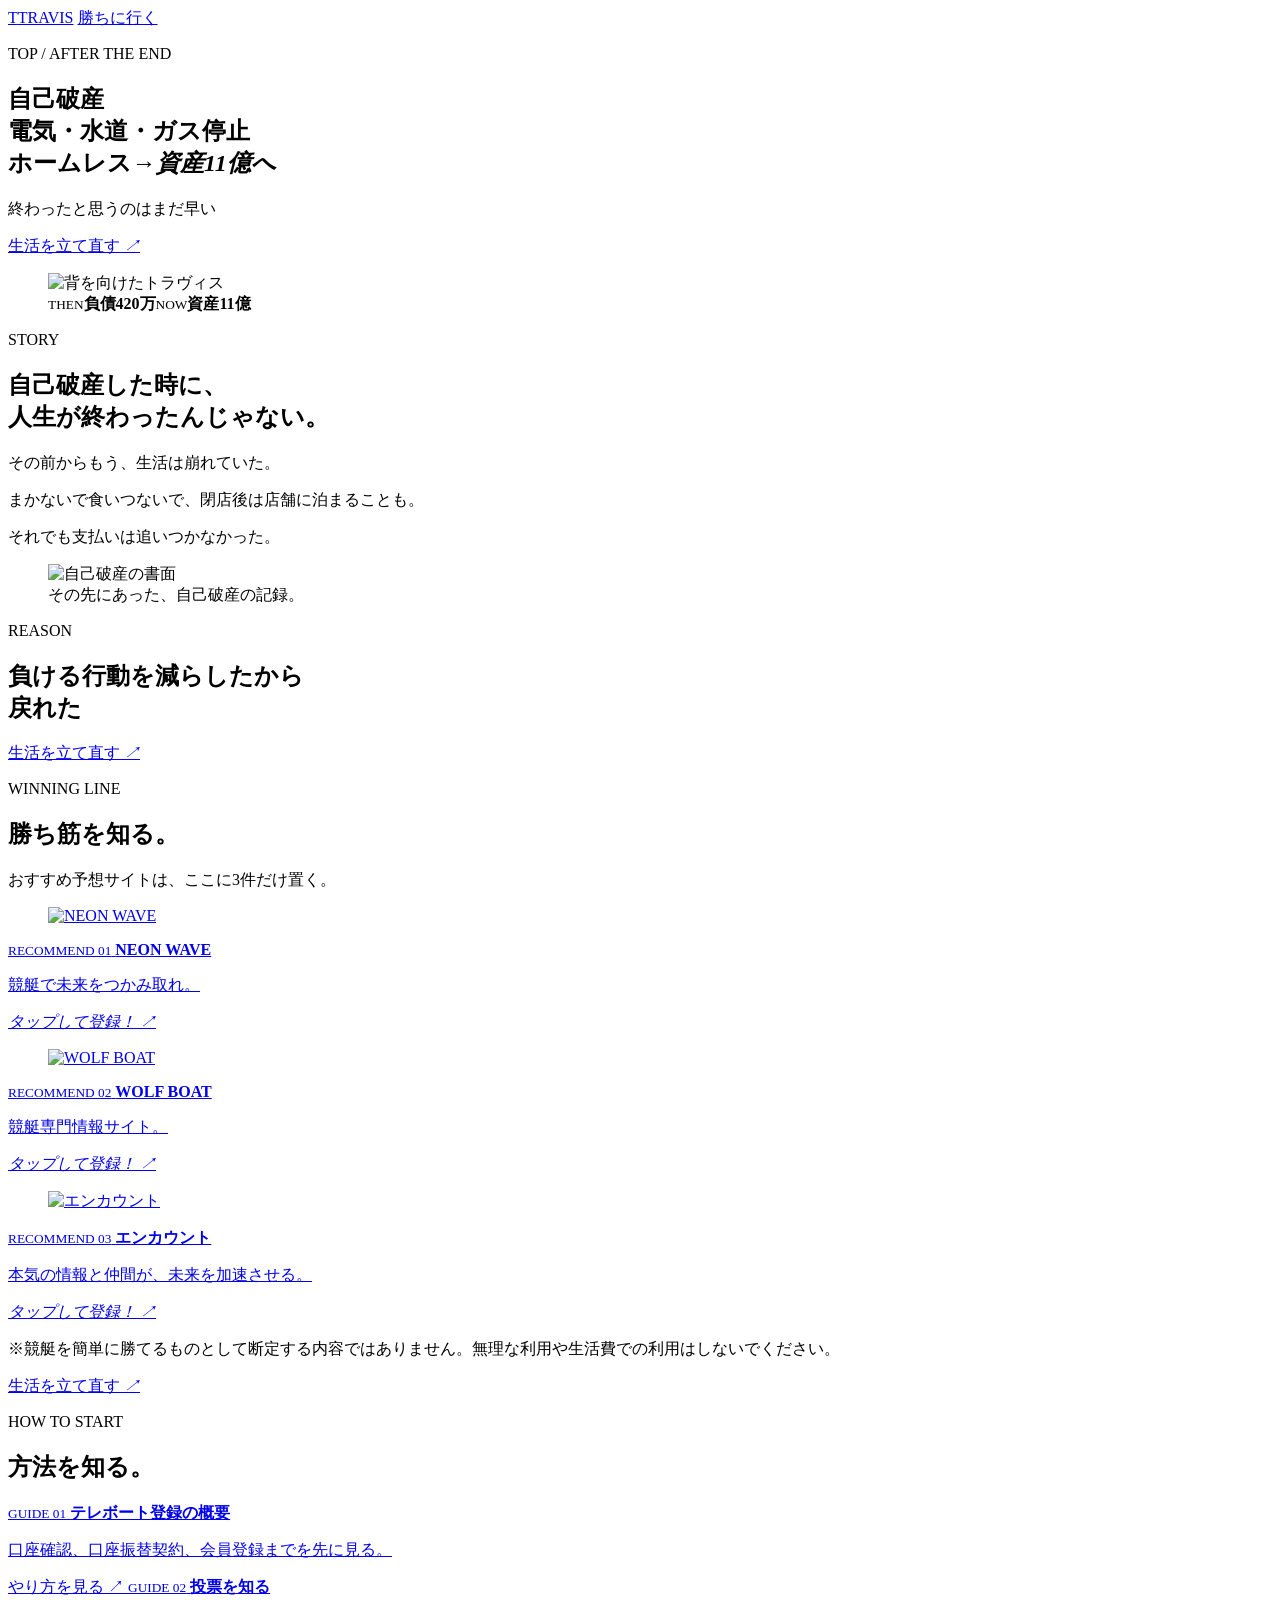
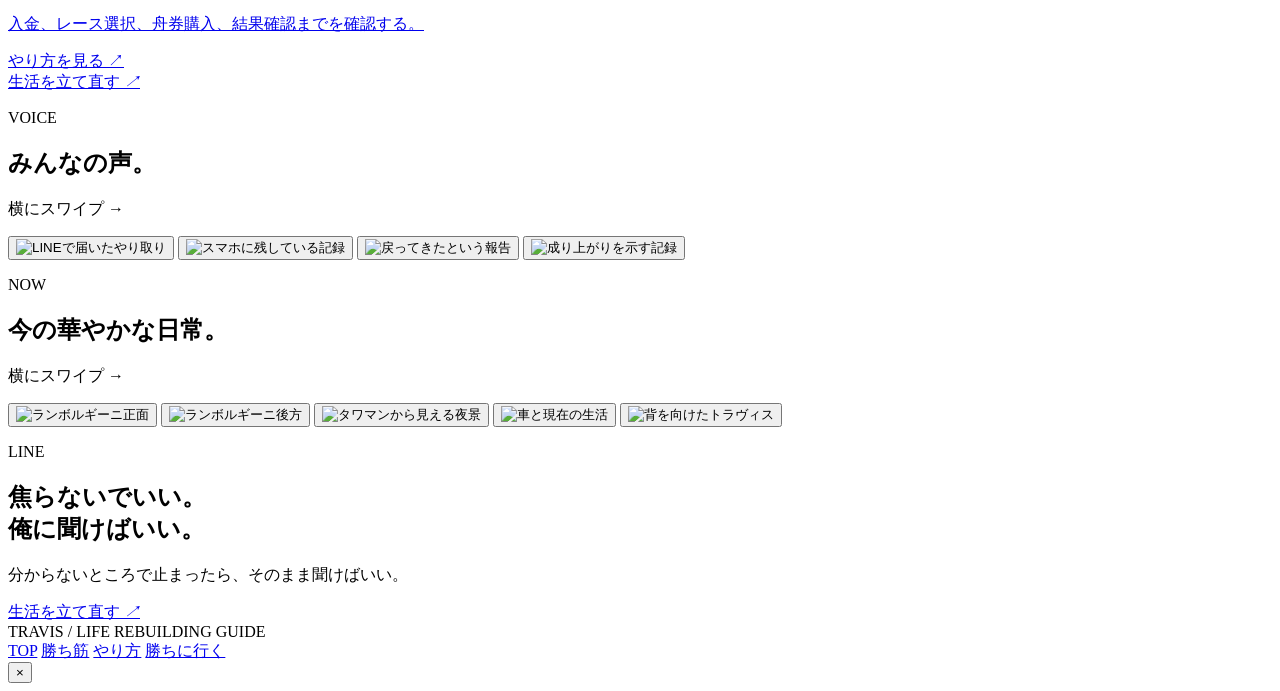
==== index.html @ 7817b648 "Add files via upload" ====
﻿<!doctype html>
<html lang="ja">
<head>
  <meta charset="utf-8">
  <meta name="viewport" content="width=device-width, initial-scale=1">
  <title>TRAVIS | 生活を立て直す</title>
  <meta name="description" content="自己破産、電気・水道・ガス停止から戻ったTRAVISの入口ページ。">
  <link rel="icon" href="./favicon.svg">
  <link rel="stylesheet" href="./style.css">
</head>
<body>
  <div class="site-shell">
    <header class="site-header">
      <a class="brand" href="#top"><span class="brand-mark">T</span><span>TRAVIS</span></a>
      <a class="header-cta" href="https://lin.ee/YRAiTYb">勝ちに行く</a>
    </header>

    <main>
      <section class="hero section" id="top">
        <p class="label">TOP / AFTER THE END</p>
        <h1>自己破産<br><span class="hero-utilities">電気・水道・ガス停止</span><br><span class="hero-rise">ホームレス→<em>資産11億へ</em></span></h1>
        <p class="hero-lead">終わったと思うのはまだ早い</p>
        <a class="primary-cta line-cta" href="https://lin.ee/YRAiTYb">生活を立て直す <i>↗</i></a>
        <figure class="hero-photo">
          <img src="./assets/travis-back.png" alt="背を向けたトラヴィス">
          <figcaption><small>THEN</small><b class="red">負債420万</b><small>NOW</small><b class="gold">資産11億</b></figcaption>
        </figure>
      </section>

      <section class="section story-section">
        <p class="label">STORY</p>
        <h2>自己破産した時に、<br>人生が終わったんじゃない。</h2>
        <div class="copy">
          <p>その前からもう、生活は崩れていた。</p>
          <p>まかないで食いつないで、閉店後は店舗に泊まることも。</p>
          <p>それでも支払いは追いつかなかった。</p>
        </div>
        <figure class="image-card paper">
          <img src="./assets/bankruptcy-paper.png" alt="自己破産の書面">
          <figcaption>その先にあった、自己破産の記録。</figcaption>
        </figure>
      </section>

      <section class="section reason-section">
        <p class="label">REASON</p>
        <h2>負ける行動を減らしたから<br>戻れた</h2>
        <a class="primary-cta line-cta" href="https://lin.ee/YRAiTYb">生活を立て直す <i>↗</i></a>
      </section>

      <section class="section winning-section" id="winning">
        <p class="label">WINNING LINE</p>
        <h2>勝ち筋を知る。</h2>
        <div class="copy">
          <p>おすすめ予想サイトは、ここに3件だけ置く。</p>
        </div>

        <div class="recommend-grid">
          <a class="recommend-card" href="https://neon-wave.net/?m=EXBYA">
            <figure><img src="./assets/recommend-neon-wave.png" alt="NEON WAVE"></figure>
            <small>RECOMMEND 01</small>
            <b>NEON WAVE</b>
            <p>競艇で未来をつかみ取れ。</p>
            <i>タップして登録！ ↗</i>
          </a>
          <a class="recommend-card" href="https://wolf-boat.jp/?m=MWWvV">
            <figure><img src="./assets/recommend-wolf-boat.png" alt="WOLF BOAT"></figure>
            <small>RECOMMEND 02</small>
            <b>WOLF BOAT</b>
            <p>競艇専門情報サイト。</p>
            <i>タップして登録！ ↗</i>
          </a>
          <a class="recommend-card" href="https://enc-ount.com/?m=cBwDv">
            <figure><img src="./assets/recommend-encount.png" alt="エンカウント"></figure>
            <small>RECOMMEND 03</small>
            <b>エンカウント</b>
            <p>本気の情報と仲間が、未来を加速させる。</p>
            <i>タップして登録！ ↗</i>
          </a>
        </div>
        <p class="safety-note">※競艇を簡単に勝てるものとして断定する内容ではありません。無理な利用や生活費での利用はしないでください。</p>
        <a class="primary-cta line-cta" id="line-cta-mid" href="https://lin.ee/YRAiTYb">生活を立て直す <i>↗</i></a>
      </section>

      <section class="section how-section" id="how">
        <p class="label">HOW TO START</p>
        <h2>方法を知る。</h2>
        <div class="two-card">
          <a class="guide-card" href="./register.html">
            <small>GUIDE 01</small>
            <b>テレボート登録の概要</b>
            <p>口座確認、口座振替契約、会員登録までを先に見る。</p>
            <span>やり方を見る ↗</span>
          </a>
          <a class="guide-card" href="./vote.html">
            <small>GUIDE 02</small>
            <b>投票を知る</b>
            <p>入金、レース選択、舟券購入、結果確認までを確認する。</p>
            <span>やり方を見る ↗</span>
          </a>
        </div>

        <a class="primary-cta line-cta" href="https://lin.ee/YRAiTYb">生活を立て直す <i>↗</i></a>
      </section>

      <section class="section slider-section" id="voices">
        <p class="label">VOICE</p>
        <h2>みんなの声。</h2>
        <p class="swipe-hint">横にスワイプ →</p>
        <div class="slider" data-slider>
          <button class="slide-card" type="button" data-full="./assets/activity-line.jpg"><img src="./assets/activity-line.jpg" alt="LINEで届いたやり取り"></button>
          <button class="slide-card" type="button" data-full="./assets/activity-phone.png"><img src="./assets/activity-phone.png" alt="スマホに残している記録"></button>
          <button class="slide-card" type="button" data-full="./assets/activity-cashback.png"><img src="./assets/activity-cashback.png" alt="戻ってきたという報告"></button>
          <button class="slide-card" type="button" data-full="./assets/rise-glasses.jpeg"><img src="./assets/rise-glasses.jpeg" alt="成り上がりを示す記録"></button>
        </div>
        <div class="slider-dots" aria-hidden="true"></div>
      </section>

      <section class="section slider-section">
        <p class="label">NOW</p>
        <h2>今の華やかな日常。</h2>
        <p class="swipe-hint">横にスワイプ →</p>
        <div class="slider" data-slider>
          <button class="slide-card" type="button" data-full="./assets/success-lambo-front.png"><img src="./assets/success-lambo-front.png" alt="ランボルギーニ正面"></button>
          <button class="slide-card" type="button" data-full="./assets/success-lambo-rear.png"><img src="./assets/success-lambo-rear.png" alt="ランボルギーニ後方"></button>
          <button class="slide-card" type="button" data-full="./assets/success-night.png"><img src="./assets/success-night.png" alt="タワマンから見える夜景"></button>
          <button class="slide-card" type="button" data-full="./assets/success-lm.png"><img src="./assets/success-lm.png" alt="車と現在の生活"></button>
          <button class="slide-card" type="button" data-full="./assets/travis-back.png"><img src="./assets/travis-back.png" alt="背を向けたトラヴィス"></button>
        </div>
        <div class="slider-dots" aria-hidden="true"></div>
      </section>

      <section class="section final-section" id="line">
        <p class="label">LINE</p>
        <h2>焦らないでいい。<br>俺に聞けばいい。</h2>
        <div class="copy">
          <p>分からないところで止まったら、そのまま聞けばいい。</p>
        </div>
        <a class="primary-cta line-cta final" href="https://lin.ee/YRAiTYb">生活を立て直す <i>↗</i></a>
      </section>
    </main>

    <footer class="footer">TRAVIS / LIFE REBUILDING GUIDE</footer>
  </div>

  <nav class="bottom-nav" aria-label="固定ナビ">
    <a href="#top">TOP</a>
    <a href="#winning">勝ち筋</a>
    <a href="#how">やり方</a>
    <a class="win" href="https://lin.ee/YRAiTYb">勝ちに行く</a>
  </nav>

  <div class="lightbox" id="lightbox" aria-hidden="true">
    <button type="button" class="lightbox-close" aria-label="閉じる">×</button>
    <img src="" alt="">
  </div>

  <script src="./script.js"></script>
</body>
</html>
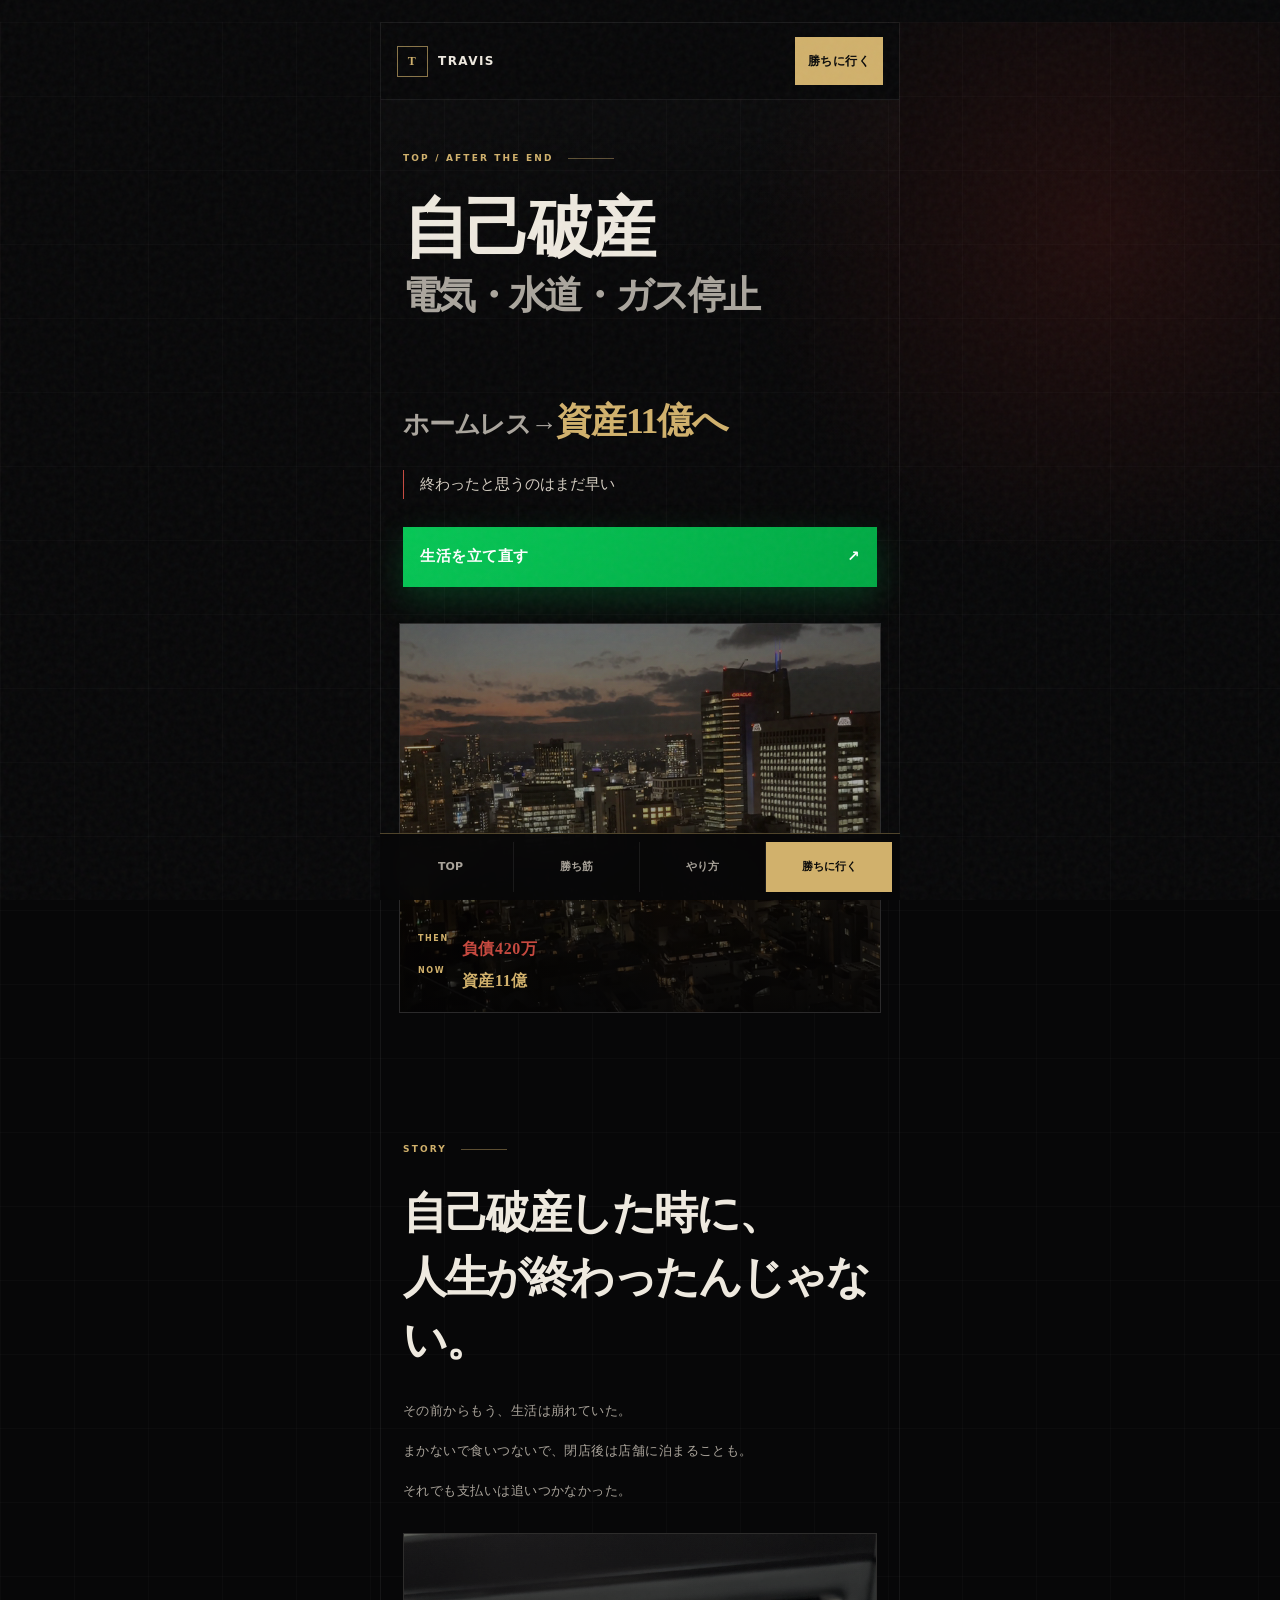
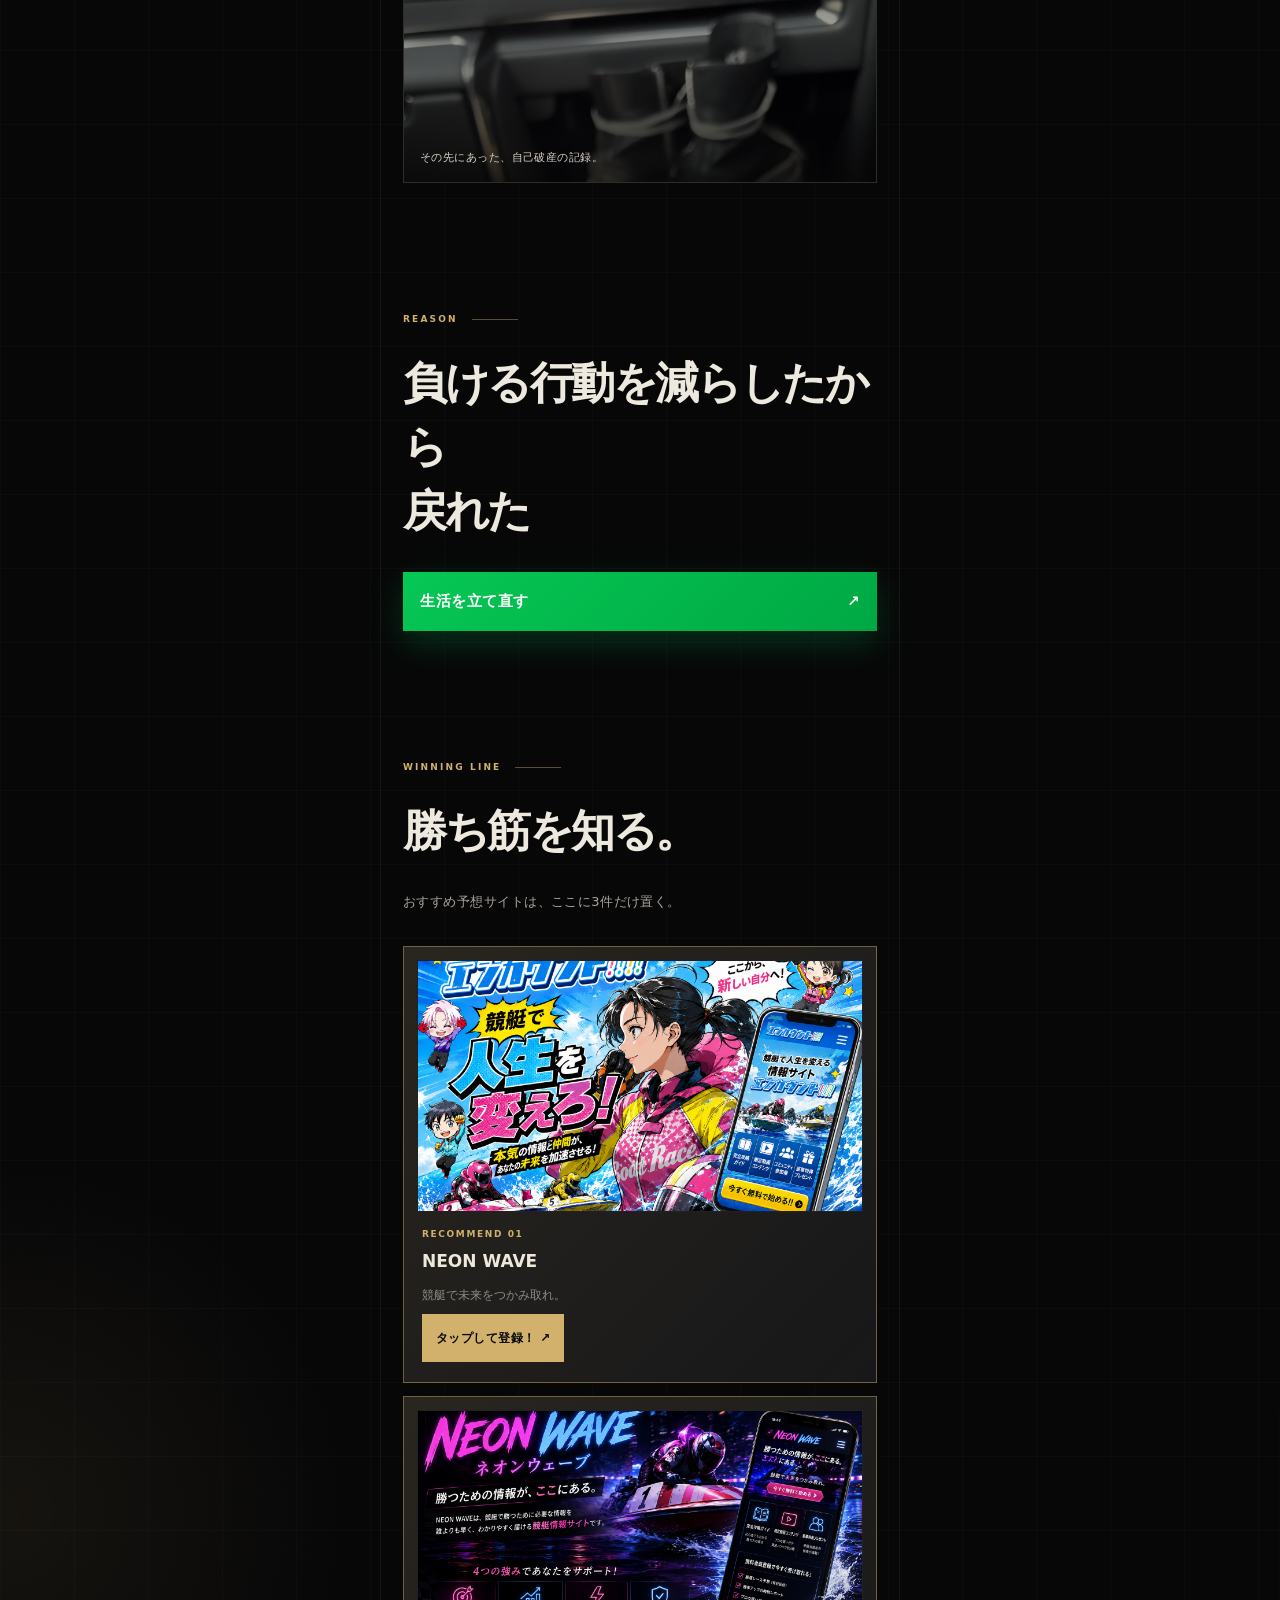
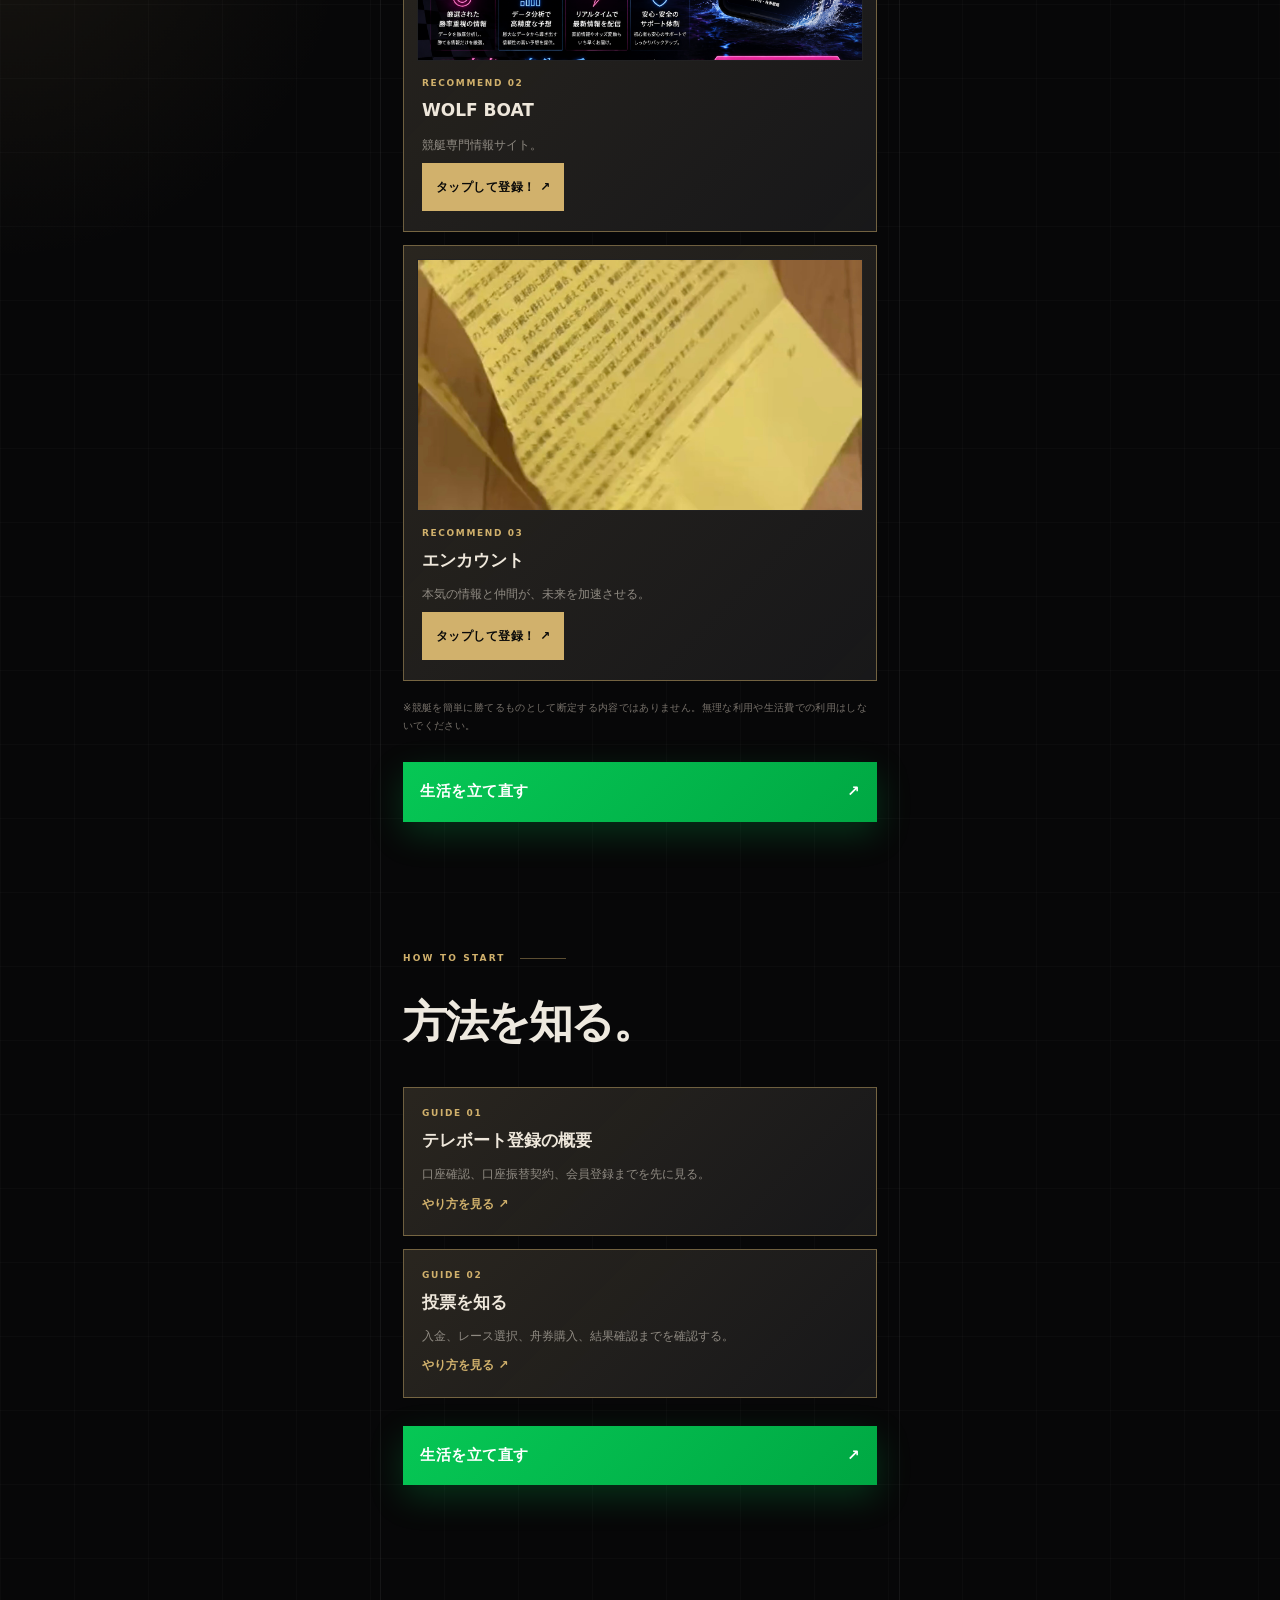
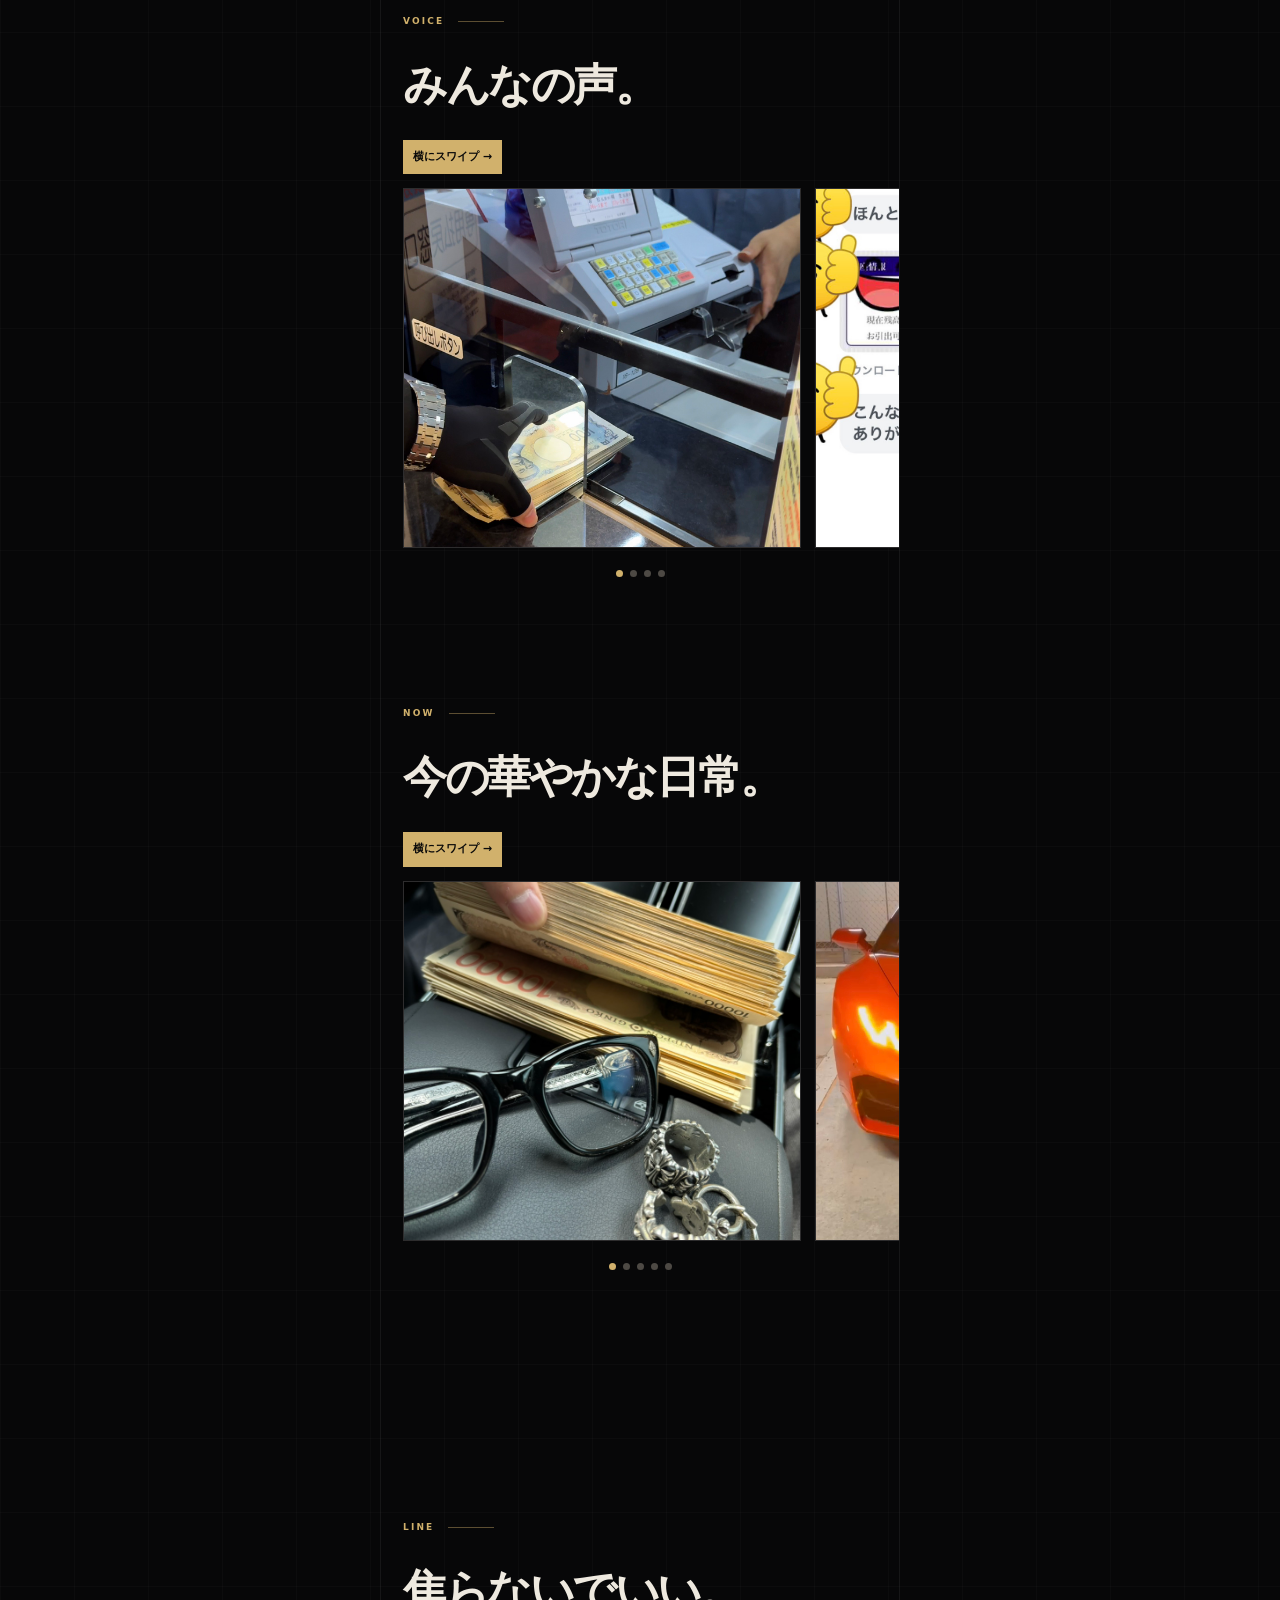
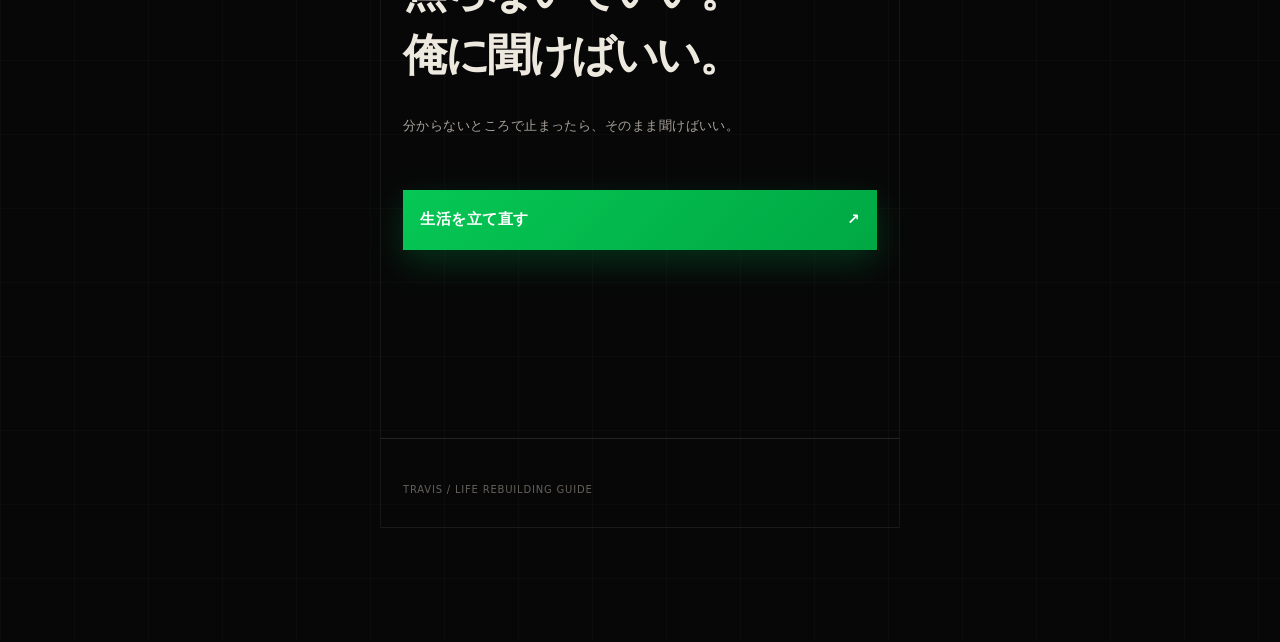
==== commit 6c0300ac: "Add files via upload" ====
--- a/index.html
+++ b/index.html
@@ -22,7 +22,7 @@
         <p class="hero-lead">終わったと思うのはまだ早い</p>
         <a class="primary-cta line-cta" href="https://lin.ee/YRAiTYb">生活を立て直す <i>↗</i></a>
         <figure class="hero-photo">
-          <img src="./assets/travis-back.png" alt="背を向けたトラヴィス">
+          <img src="./travis-back.png" alt="背を向けたトラヴィス">
           <figcaption><small>THEN</small><b class="red">負債420万</b><small>NOW</small><b class="gold">資産11億</b></figcaption>
         </figure>
       </section>
@@ -36,7 +36,7 @@
           <p>それでも支払いは追いつかなかった。</p>
         </div>
         <figure class="image-card paper">
-          <img src="./assets/bankruptcy-paper.png" alt="自己破産の書面">
+          <img src="./bankruptcy-paper.png" alt="自己破産の書面">
           <figcaption>その先にあった、自己破産の記録。</figcaption>
         </figure>
       </section>
@@ -56,21 +56,21 @@
 
         <div class="recommend-grid">
           <a class="recommend-card" href="https://neon-wave.net/?m=EXBYA">
-            <figure><img src="./assets/recommend-neon-wave.png" alt="NEON WAVE"></figure>
+            <figure><img src="./recommend-neon-wave.png" alt="NEON WAVE"></figure>
             <small>RECOMMEND 01</small>
             <b>NEON WAVE</b>
             <p>競艇で未来をつかみ取れ。</p>
             <i>タップして登録！ ↗</i>
           </a>
           <a class="recommend-card" href="https://wolf-boat.jp/?m=MWWvV">
-            <figure><img src="./assets/recommend-wolf-boat.png" alt="WOLF BOAT"></figure>
+            <figure><img src="./recommend-wolf-boat.png" alt="WOLF BOAT"></figure>
             <small>RECOMMEND 02</small>
             <b>WOLF BOAT</b>
             <p>競艇専門情報サイト。</p>
             <i>タップして登録！ ↗</i>
           </a>
           <a class="recommend-card" href="https://enc-ount.com/?m=cBwDv">
-            <figure><img src="./assets/recommend-encount.png" alt="エンカウント"></figure>
+            <figure><img src="./recommend-encount.png" alt="エンカウント"></figure>
             <small>RECOMMEND 03</small>
             <b>エンカウント</b>
             <p>本気の情報と仲間が、未来を加速させる。</p>
@@ -107,10 +107,10 @@
         <h2>みんなの声。</h2>
         <p class="swipe-hint">横にスワイプ →</p>
         <div class="slider" data-slider>
-          <button class="slide-card" type="button" data-full="./assets/activity-line.jpg"><img src="./assets/activity-line.jpg" alt="LINEで届いたやり取り"></button>
-          <button class="slide-card" type="button" data-full="./assets/activity-phone.png"><img src="./assets/activity-phone.png" alt="スマホに残している記録"></button>
-          <button class="slide-card" type="button" data-full="./assets/activity-cashback.png"><img src="./assets/activity-cashback.png" alt="戻ってきたという報告"></button>
-          <button class="slide-card" type="button" data-full="./assets/rise-glasses.jpeg"><img src="./assets/rise-glasses.jpeg" alt="成り上がりを示す記録"></button>
+          <button class="slide-card" type="button" data-full="./activity-line.jpg"><img src="./activity-line.jpg" alt="LINEで届いたやり取り"></button>
+          <button class="slide-card" type="button" data-full="./activity-phone.png"><img src="./activity-phone.png" alt="スマホに残している記録"></button>
+          <button class="slide-card" type="button" data-full="./activity-cashback.png"><img src="./activity-cashback.png" alt="戻ってきたという報告"></button>
+          <button class="slide-card" type="button" data-full="./rise-glasses.jpeg"><img src="./rise-glasses.jpeg" alt="成り上がりを示す記録"></button>
         </div>
         <div class="slider-dots" aria-hidden="true"></div>
       </section>
@@ -120,11 +120,11 @@
         <h2>今の華やかな日常。</h2>
         <p class="swipe-hint">横にスワイプ →</p>
         <div class="slider" data-slider>
-          <button class="slide-card" type="button" data-full="./assets/success-lambo-front.png"><img src="./assets/success-lambo-front.png" alt="ランボルギーニ正面"></button>
-          <button class="slide-card" type="button" data-full="./assets/success-lambo-rear.png"><img src="./assets/success-lambo-rear.png" alt="ランボルギーニ後方"></button>
-          <button class="slide-card" type="button" data-full="./assets/success-night.png"><img src="./assets/success-night.png" alt="タワマンから見える夜景"></button>
-          <button class="slide-card" type="button" data-full="./assets/success-lm.png"><img src="./assets/success-lm.png" alt="車と現在の生活"></button>
-          <button class="slide-card" type="button" data-full="./assets/travis-back.png"><img src="./assets/travis-back.png" alt="背を向けたトラヴィス"></button>
+          <button class="slide-card" type="button" data-full="./success-lambo-front.png"><img src="./success-lambo-front.png" alt="ランボルギーニ正面"></button>
+          <button class="slide-card" type="button" data-full="./success-lambo-rear.png"><img src="./success-lambo-rear.png" alt="ランボルギーニ後方"></button>
+          <button class="slide-card" type="button" data-full="./success-night.png"><img src="./success-night.png" alt="タワマンから見える夜景"></button>
+          <button class="slide-card" type="button" data-full="./success-lm.png"><img src="./success-lm.png" alt="車と現在の生活"></button>
+          <button class="slide-card" type="button" data-full="./travis-back.png"><img src="./travis-back.png" alt="背を向けたトラヴィス"></button>
         </div>
         <div class="slider-dots" aria-hidden="true"></div>
       </section>
@@ -159,3 +159,4 @@
 </html>
 
 
+
--- a/style.css
+++ b/style.css
@@ -0,0 +1,246 @@
+@font-face{
+  font-family:"TRAVIS Hand";
+  src:url("./assets/Yomogi-Regular.ttf") format("truetype");
+  font-weight:400;
+  font-style:normal;
+  font-display:swap;
+}
+
+:root{
+  --bg:#070708;
+  --panel:#111113;
+  --panel2:#171719;
+  --paper:#eee9df;
+  --muted:#918c84;
+  --dim:#625e58;
+  --line:rgba(238,233,223,.13);
+  --gold:#d1b16c;
+  --red:#c74a40;
+  --serif:"Yu Mincho","Hiragino Mincho ProN","Noto Serif JP",serif;
+  --sans:"Noto Sans JP","Yu Gothic",system-ui,sans-serif;
+}
+
+*{box-sizing:border-box}
+html{background:var(--bg);scroll-behavior:smooth}
+body{
+  margin:0;
+  min-height:100svh;
+  padding:0 0 92px;
+  overflow-x:hidden;
+  color:var(--paper);
+  background:
+    radial-gradient(circle at 86% 3%,rgba(151,39,31,.18),transparent 22rem),
+    radial-gradient(circle at 0 44%,rgba(209,177,108,.08),transparent 22rem),
+    linear-gradient(rgba(255,255,255,.018) 1px,transparent 1px),
+    linear-gradient(90deg,rgba(255,255,255,.018) 1px,transparent 1px),
+    var(--bg);
+  background-size:auto,auto,74px 74px,74px 74px,auto;
+  font-family:var(--sans);
+  line-height:1.85;
+  font-feature-settings:"palt";
+}
+body:before{
+  position:fixed;
+  z-index:999;
+  inset:0;
+  pointer-events:none;
+  opacity:.045;
+  content:"";
+  background-image:url("data:image/svg+xml,%3Csvg viewBox='0 0 180 180' xmlns='http://www.w3.org/2000/svg'%3E%3Cfilter id='n'%3E%3CfeTurbulence type='fractalNoise' baseFrequency='.85' numOctaves='4'/%3E%3C/filter%3E%3Crect width='100%25' height='100%25' filter='url(%23n)'/%3E%3C/svg%3E");
+}
+a{color:inherit;text-decoration:none}
+img{max-width:100%;display:block}
+
+.site-shell{
+  width:min(100%,520px);
+  margin:0 auto;
+  border-inline:1px solid rgba(255,255,255,.05);
+  background:linear-gradient(180deg,rgba(255,255,255,.018),transparent 260px);
+}
+
+.site-header,.detail-header{
+  position:sticky;
+  z-index:40;
+  top:0;
+  display:flex;
+  align-items:center;
+  justify-content:space-between;
+  gap:12px;
+  min-height:64px;
+  padding:14px 16px;
+  border-bottom:1px solid rgba(255,255,255,.07);
+  background:rgba(7,7,8,.9);
+  backdrop-filter:blur(16px);
+}
+.brand{display:inline-flex;align-items:center;gap:10px;font:800 12px/1 var(--sans);letter-spacing:.12em}
+.brand-mark{display:grid;width:31px;height:31px;place-items:center;border:1px solid rgba(209,177,108,.65);color:var(--gold);font-family:var(--serif)}
+.header-cta,.back-main{display:inline-flex;min-height:48px;align-items:center;justify-content:center;padding:10px 13px;color:#090909;background:var(--gold);font-size:12px;font-weight:900;letter-spacing:.035em}
+.back-main{color:var(--paper);background:rgba(255,255,255,.04);border:1px solid rgba(209,177,108,.55)}
+
+.section{padding:66px 22px}
+.label{display:flex;align-items:center;gap:14px;margin:0 0 28px;color:var(--gold);font:800 9px/1 var(--sans);letter-spacing:.24em}
+.label:after{width:46px;height:1px;background:rgba(209,177,108,.42);content:""}
+h1,h2,h3{margin:0;font-family:var(--serif);font-weight:600;letter-spacing:-.055em}
+h1{font-size:clamp(42px,13vw,66px);line-height:1.14}
+h2{font-size:clamp(31px,8.8vw,44px);line-height:1.45}
+h1 span{display:block;margin-top:8px;color:#aaa59d;font-size:.44em;letter-spacing:-.04em}
+h1 em{color:var(--gold);font-style:normal}
+.hero-utilities,.hero-rise{white-space:nowrap}
+.hero-utilities{font-size:.58em;letter-spacing:-.07em}
+.hero-rise{font-size:.4em;letter-spacing:-.045em}
+.hero-rise em{font-size:1.35em;font-weight:700}
+.copy{margin:26px 0 0;color:#aaa49b;font-size:13px;letter-spacing:.035em}
+.copy p{margin:0 0 16px}
+.red{color:var(--red)}
+.gold{color:var(--gold)}
+
+.hero{min-height:100svh;padding-top:54px}
+.hero-lead{margin:28px 0 0;padding-left:16px;border-left:1px solid var(--red);color:#d7d0c4;font-family:var(--serif);font-size:15px;line-height:1.95}
+.hero-photo{position:relative;height:390px;margin:36px -4px 0;overflow:hidden;border:1px solid var(--line);background:#0e0e10}
+.hero-photo img{width:100%;height:100%;object-fit:cover;object-position:68% center;filter:brightness(.74) saturate(.76) contrast(1.04)}
+.hero-photo:after,.image-card:after{position:absolute;inset:0;background:linear-gradient(180deg,rgba(4,4,5,.02),rgba(4,4,5,.12) 44%,rgba(4,4,5,.78));content:""}
+.hero-photo figcaption{position:absolute;z-index:2;right:18px;bottom:16px;left:18px;display:grid;grid-template-columns:auto 1fr;gap:3px 13px;color:#ddd7cb;font-family:var(--serif)}
+.hero-photo small{color:var(--gold);font:800 8px var(--sans);letter-spacing:.2em}
+.hero-photo b{font-size:16px;letter-spacing:.04em}
+
+.primary-cta,.secondary-cta{
+  display:grid;
+  grid-template-columns:1fr auto;
+  align-items:center;
+  gap:12px;
+  min-height:54px;
+  width:100%;
+  margin-top:28px;
+  padding:16px 17px;
+  color:#090909;
+  background:var(--gold);
+  font-size:15px;
+  font-weight:900;
+  letter-spacing:.035em;
+}
+.secondary-cta{color:var(--paper);background:transparent;border:1px solid rgba(209,177,108,.7)}
+.primary-cta i,.secondary-cta i{font-style:normal}
+.primary-cta.line-cta{
+  color:#fff;
+  background:linear-gradient(135deg,#06c755,#00a843);
+  box-shadow:0 12px 34px rgba(6,199,85,.22);
+}
+.primary-cta.line-cta i{
+  color:#fff;
+}
+
+.image-card{position:relative;height:250px;margin:30px 0 0;overflow:hidden;border:1px solid var(--line);background:#111}
+.image-card img{width:100%;height:100%;object-fit:cover}
+.image-card.paper img{object-position:center top;filter:brightness(.68) saturate(.74) sepia(.14)}
+.image-card figcaption{position:absolute;z-index:2;right:16px;bottom:14px;left:16px;color:#d7d1c5;font-size:11px;letter-spacing:.04em}
+
+.big-answer{margin:22px 0 0;color:#e5dfd3;font:600 clamp(25px,7vw,38px)/1.55 var(--serif);letter-spacing:-.045em}
+.recommend-grid,.two-card{display:grid;gap:13px;margin:32px 0 0}
+.recommend-card,.guide-card{
+  position:relative;
+  display:grid;
+  grid-template-columns:1fr auto;
+  gap:7px 14px;
+  min-height:112px;
+  padding:20px 18px;
+  border:1px solid rgba(209,177,108,.46);
+  background:linear-gradient(135deg,rgba(209,177,108,.12),rgba(255,255,255,.025)),#121214;
+}
+.recommend-card figure{
+  grid-column:1/-1;
+  margin:-7px -5px 10px;
+  overflow:hidden;
+  border:1px solid rgba(255,255,255,.1);
+  background:#080809;
+}
+.recommend-card figure img{
+  width:100%;
+  aspect-ratio:16/9;
+  object-fit:cover;
+  object-position:center;
+}
+.recommend-card small,.guide-card small{grid-column:1/-1;color:var(--gold);font:800 9px var(--sans);letter-spacing:.18em}
+.recommend-card b,.guide-card b{align-self:end;color:#eee7db;font-size:17px}
+.recommend-card p,.guide-card p{grid-column:1/-1;margin:0;color:#8f8a82;font-size:12px}
+.recommend-card i{
+  display:inline-flex;
+  min-height:48px;
+  align-items:center;
+  justify-content:center;
+  align-self:end;
+  justify-self:start;
+  padding:11px 14px;
+  color:#090909;
+  background:var(--gold);
+  font-style:normal;
+  font-size:12px;
+  font-weight:900;
+  letter-spacing:.035em;
+}
+.guide-card span{align-self:end;color:var(--gold);font-size:12px;font-weight:900}
+
+.safety-note{margin:18px 0 0;color:#77716a;font-size:10px;line-height:1.75;letter-spacing:.035em}
+
+.slider-section{overflow:hidden}
+.swipe-hint{display:inline-flex;margin:22px 0 14px;padding:7px 10px;color:#090909;background:var(--gold);font-size:11px;font-weight:900}
+.slider{display:flex;gap:14px;margin:0 -22px 0 0;padding:0 22px 10px 0;overflow-x:auto;overflow-y:hidden;overscroll-behavior-x:contain;scroll-snap-type:x mandatory;scrollbar-width:none}
+.slider::-webkit-scrollbar{display:none}
+.slide-card{
+  flex:0 0 84%;
+  height:360px;
+  padding:0;
+  overflow:hidden;
+  border:1px solid var(--line);
+  background:#101012;
+  scroll-snap-align:start;
+  cursor:pointer;
+}
+.slide-card img{width:100%;height:100%;object-fit:cover}
+.slider-dots{display:flex;justify-content:center;gap:7px;margin-top:12px}
+.slider-dots span{width:7px;height:7px;border-radius:50%;background:#4d4944}
+.slider-dots span.active{background:var(--gold)}
+
+.final-section{min-height:78svh;display:flex;flex-direction:column;justify-content:center;text-align:left}
+.primary-cta.final{margin-top:36px}
+.footer{padding:42px 22px 28px;border-top:1px solid var(--line);color:#66615b;font-size:10px;letter-spacing:.08em}
+
+.bottom-nav{
+  position:fixed;
+  z-index:1000;
+  right:0;
+  bottom:0;
+  left:0;
+  display:grid;
+  grid-template-columns:repeat(4,1fr);
+  width:min(100%,520px);
+  margin:0 auto;
+  padding:8px 8px calc(8px + env(safe-area-inset-bottom));
+  border-top:1px solid rgba(209,177,108,.36);
+  background:rgba(7,7,8,.94);
+  backdrop-filter:blur(16px);
+}
+.bottom-nav a{display:flex;min-height:50px;align-items:center;justify-content:center;border-right:1px solid rgba(255,255,255,.08);color:#aaa49b;font-size:11px;font-weight:900}
+.bottom-nav a:last-child{border-right:0}
+.bottom-nav a.win{color:#090909;background:var(--gold)}
+
+.detail-hero{padding-bottom:24px}
+.detail-steps{padding-top:12px}
+.steps{display:grid;gap:20px;margin:0;padding:0;list-style:none}
+.steps li{display:grid;grid-template-columns:38px 1fr;gap:12px;padding-bottom:22px;border-bottom:1px solid var(--line)}
+.steps small{color:var(--gold);font:800 10px var(--sans);letter-spacing:.14em}
+.steps b{display:block;color:#ddd8ce;font-size:16px}
+.steps p{margin:6px 0 0;color:#8e8982;font-size:12px;line-height:1.8}
+.step-illustration{margin:16px 0 4px;overflow:hidden;border:1px solid rgba(209,177,108,.28);background:#f7f9ff;box-shadow:0 18px 42px rgba(0,0,0,.26)}
+.step-illustration img{width:100%;height:auto;display:block}
+.step-illustration.wide img{height:auto;object-fit:contain;object-position:center}
+.step-illustration.tall{width:min(100%,360px);margin-right:auto;margin-left:auto}
+.step-illustration.tall img{max-height:620px;object-fit:contain}
+
+.lightbox{position:fixed;z-index:1200;inset:0;display:none;align-items:center;justify-content:center;padding:18px;background:rgba(0,0,0,.86)}
+.lightbox.is-open{display:flex}
+.lightbox img{max-width:100%;max-height:86svh;object-fit:contain;border:1px solid rgba(209,177,108,.45)}
+.lightbox-close{position:absolute;top:14px;right:14px;width:48px;height:48px;border:1px solid rgba(209,177,108,.55);color:var(--paper);background:#0b0b0c;font-size:28px}
+
+@media(min-width:720px){
+  .site-shell{margin-block:22px;border:1px solid rgba(255,255,255,.06)}
+}
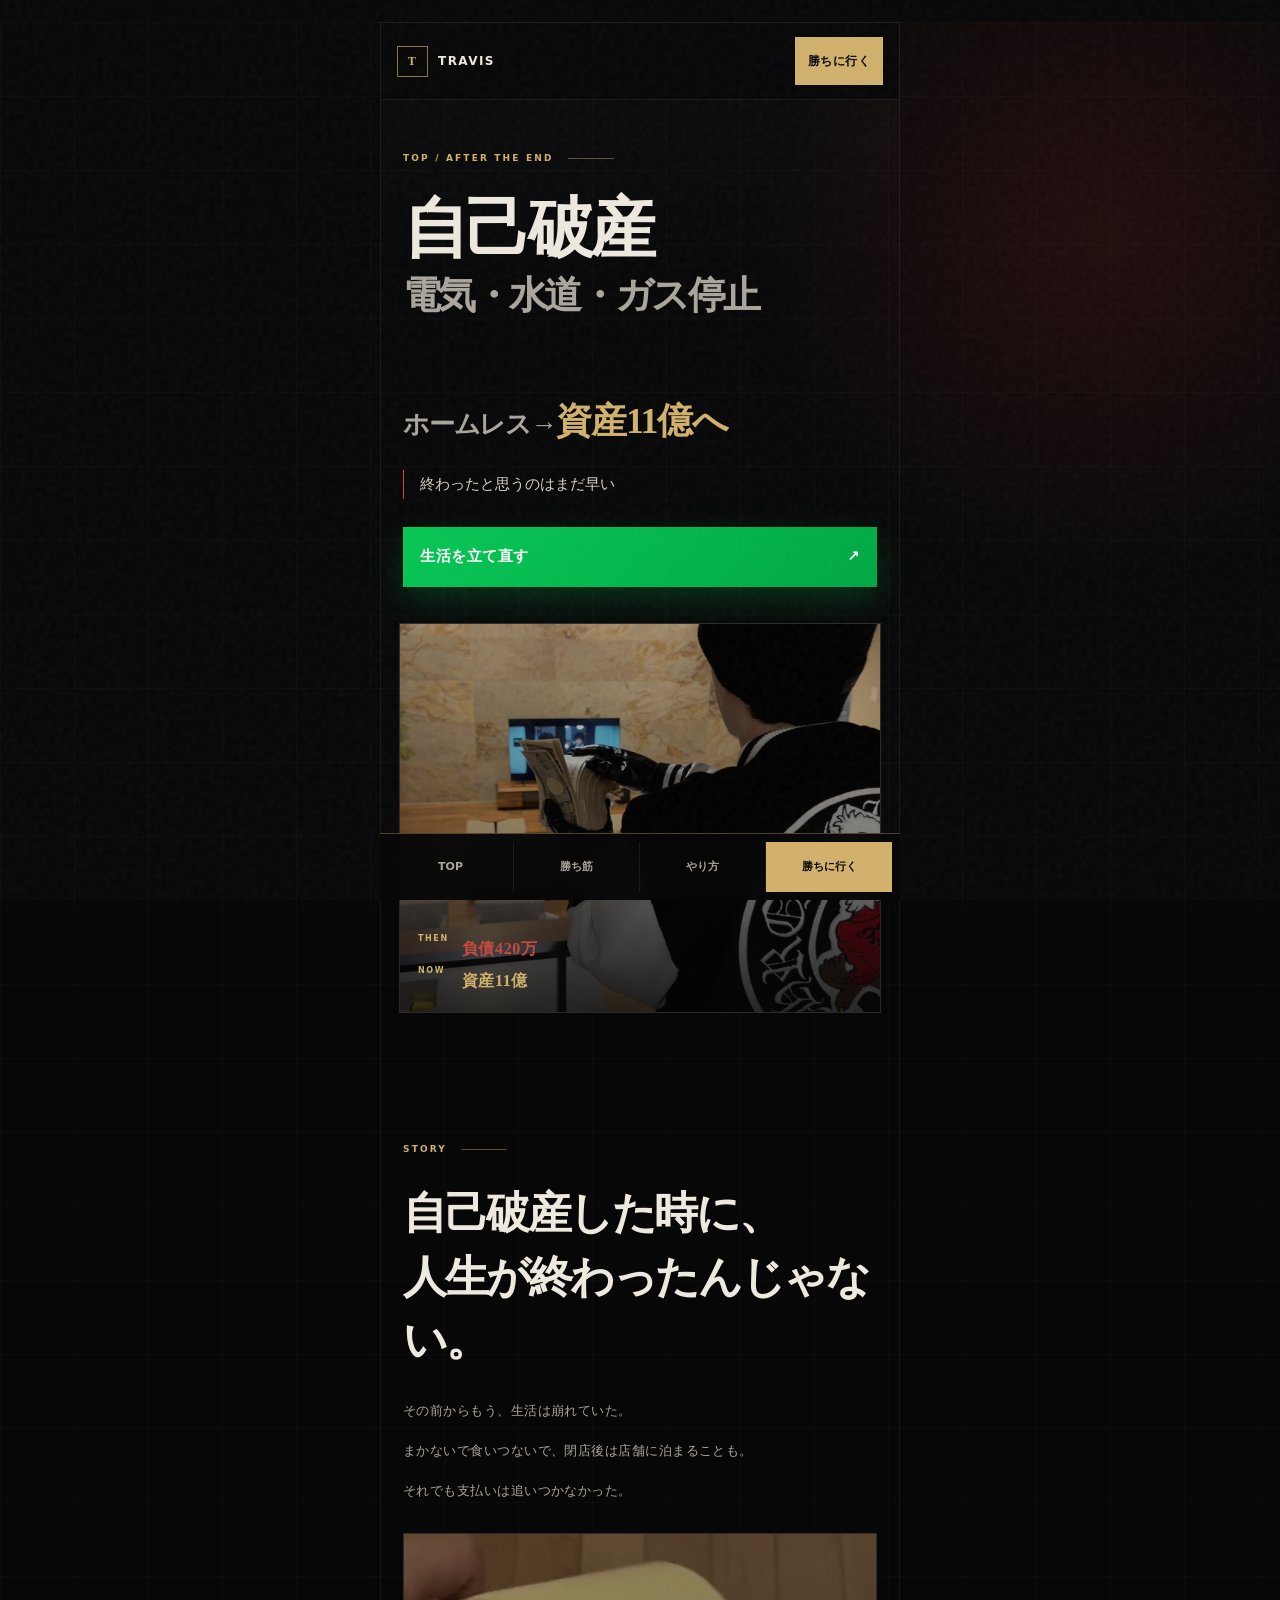
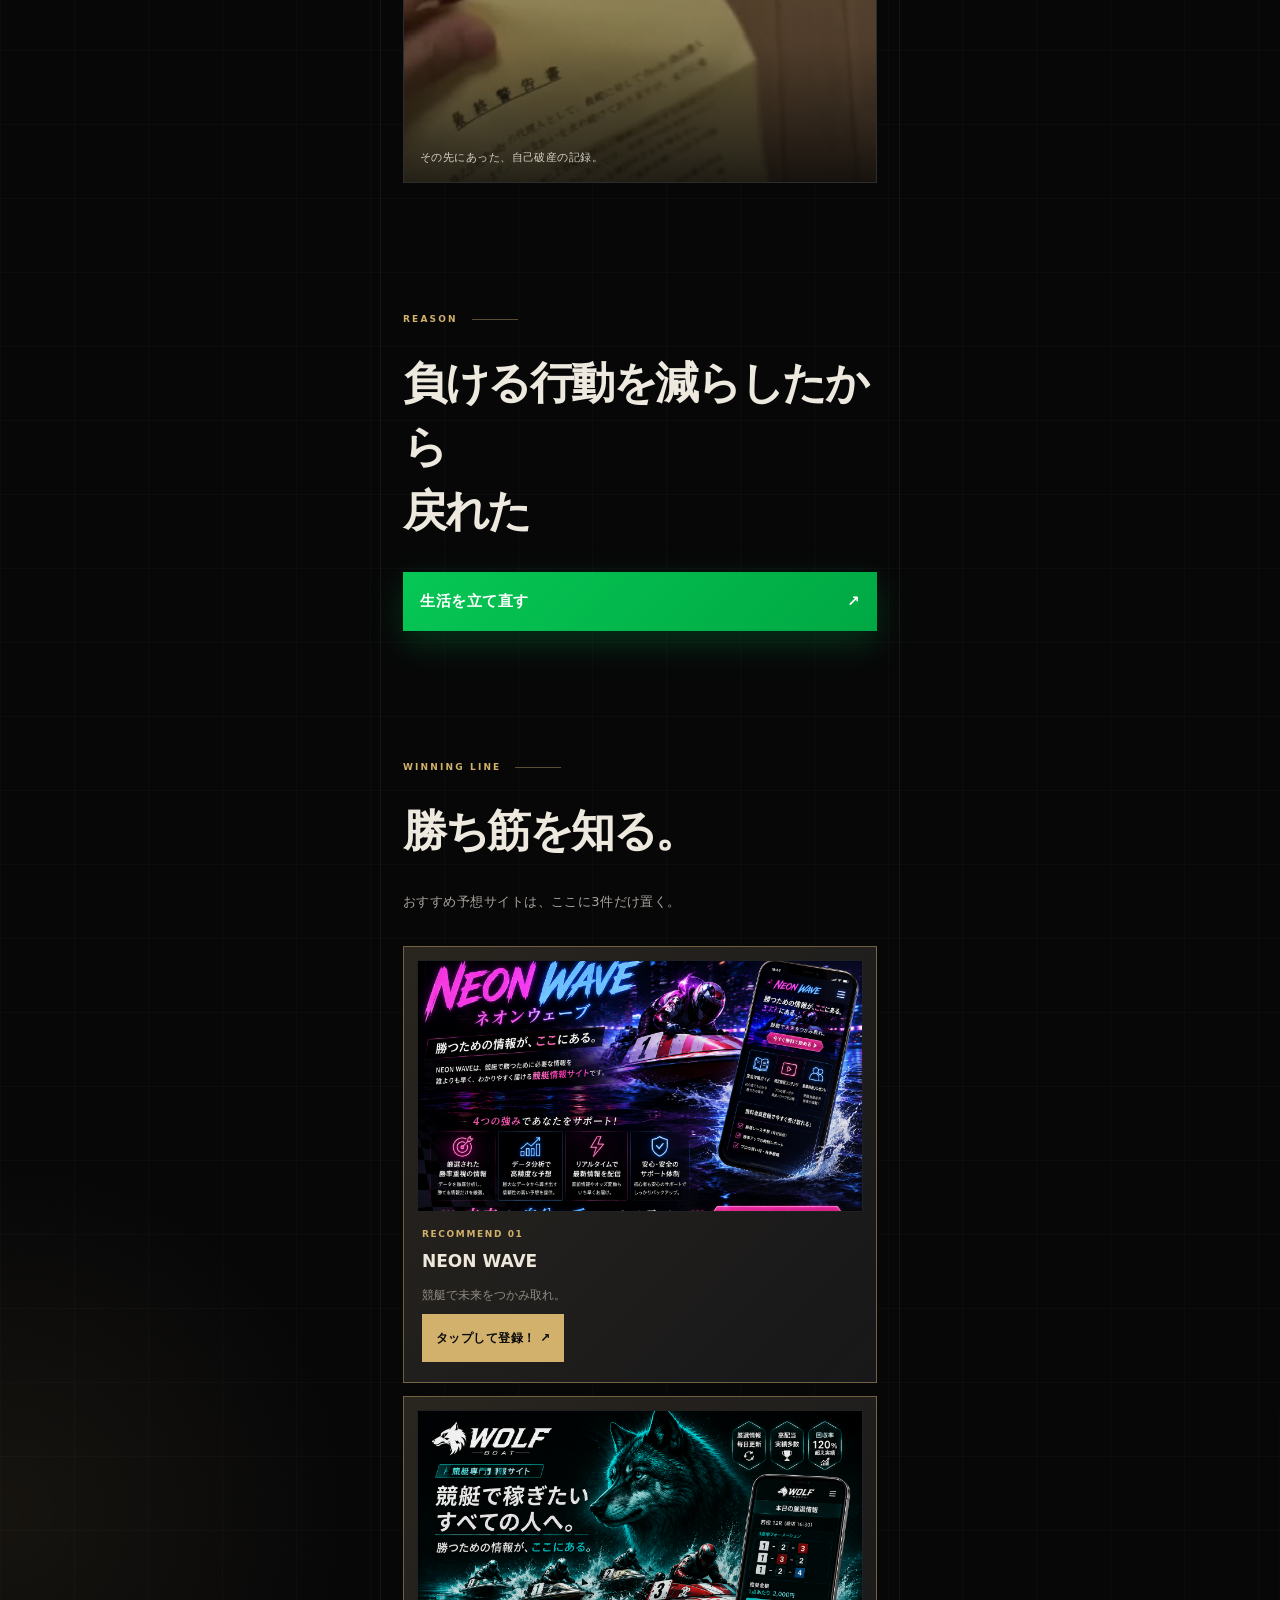
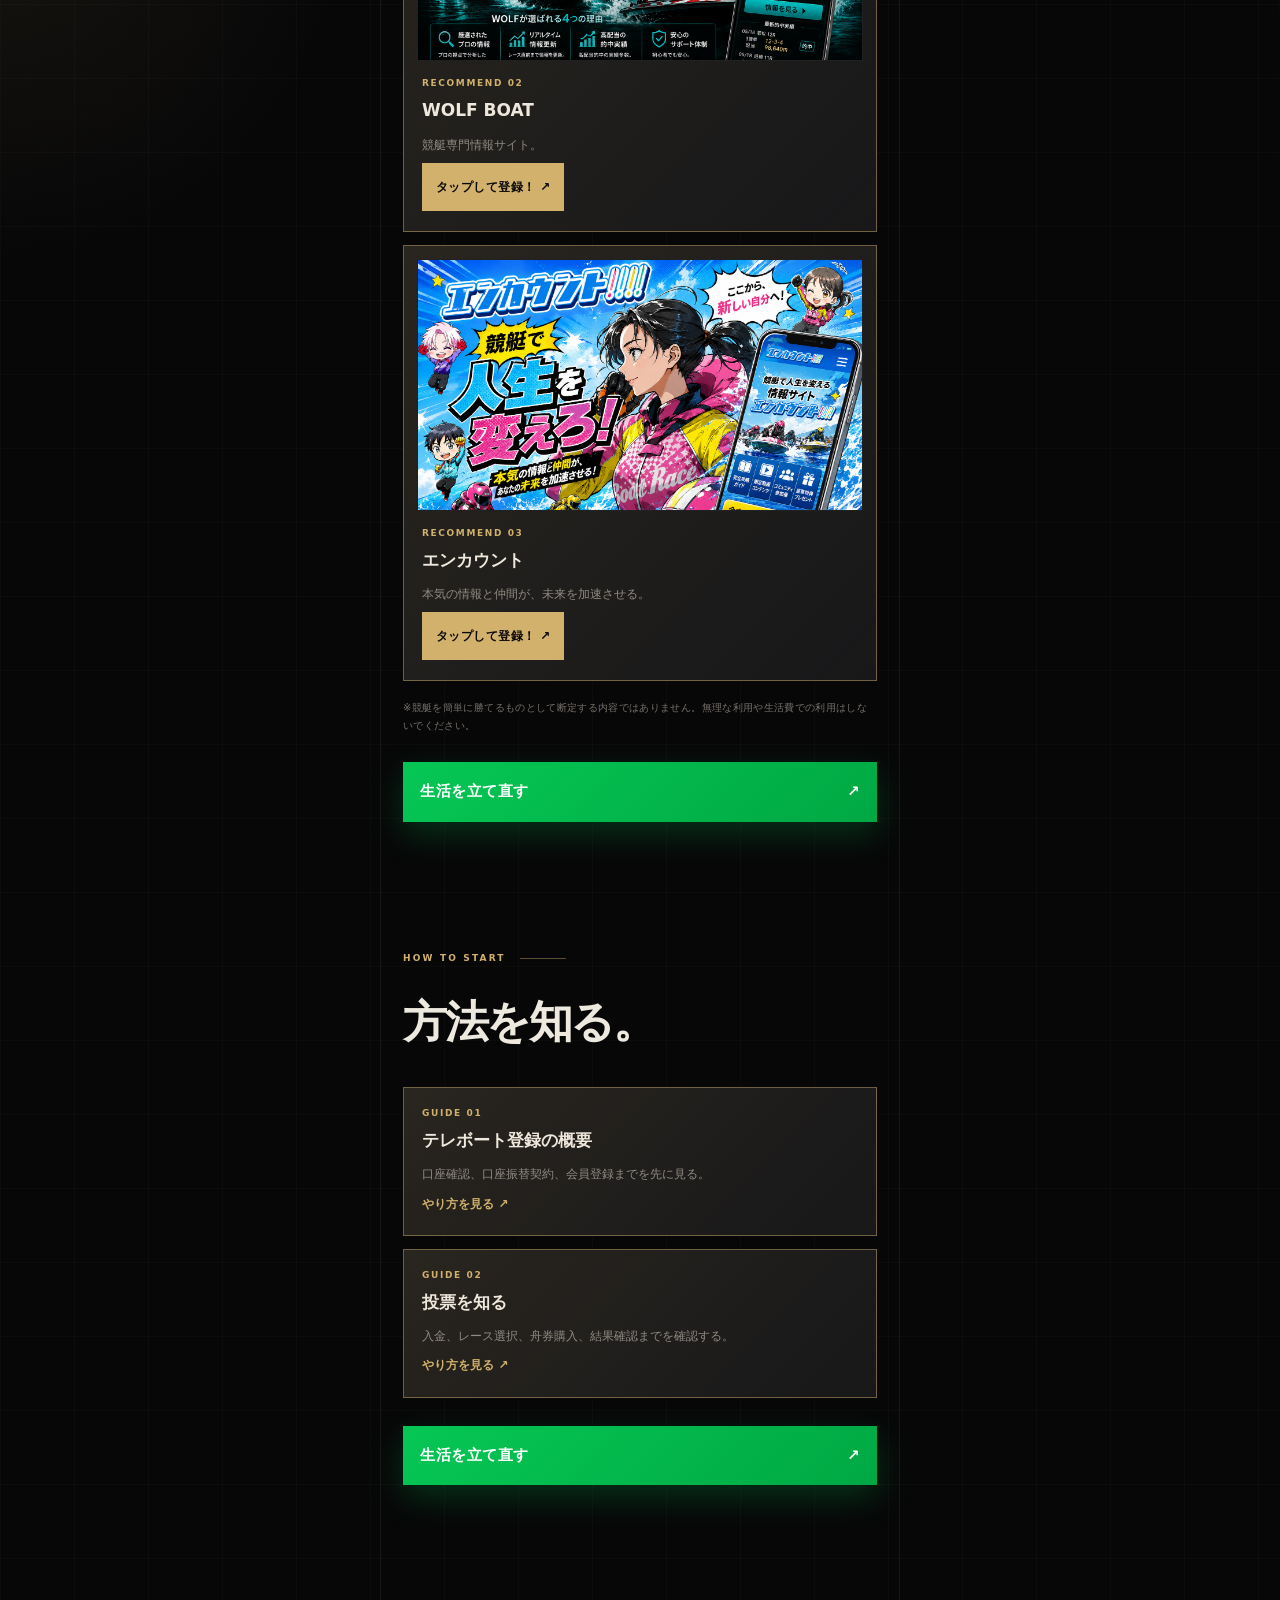
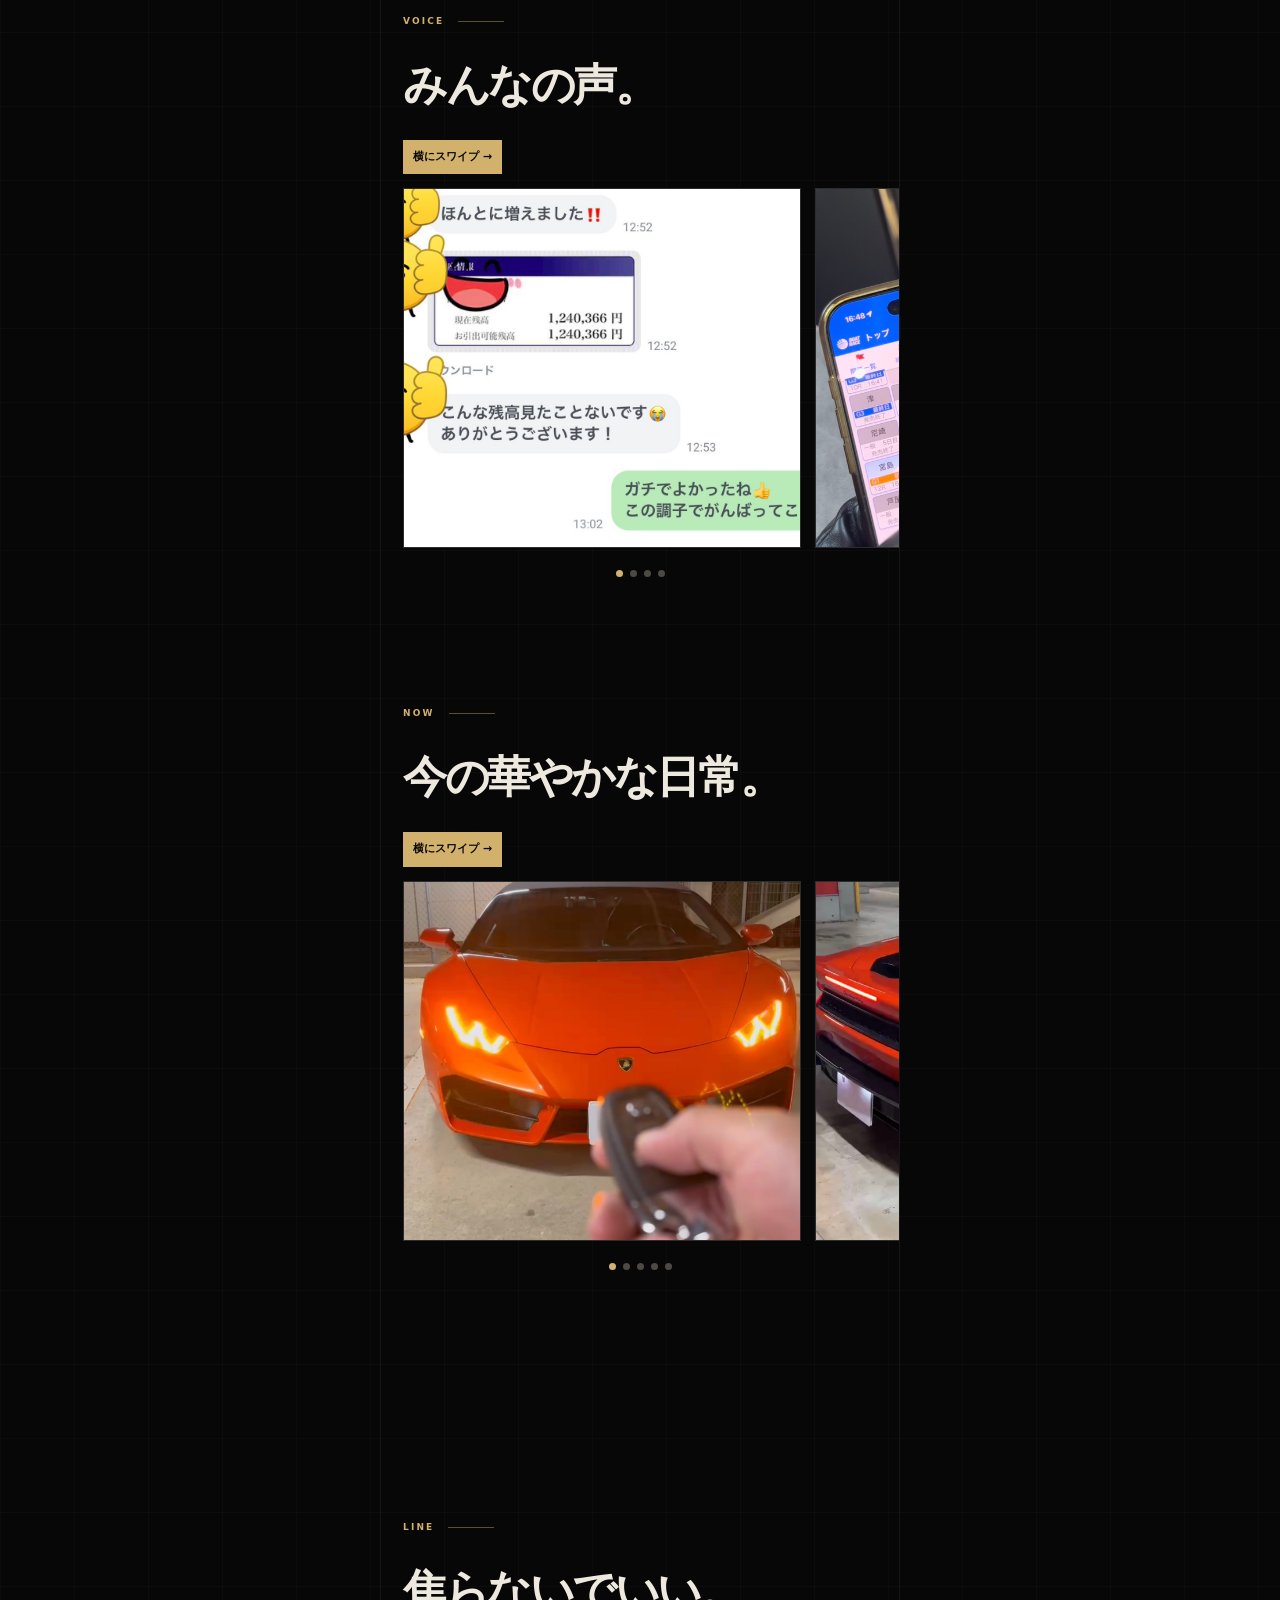
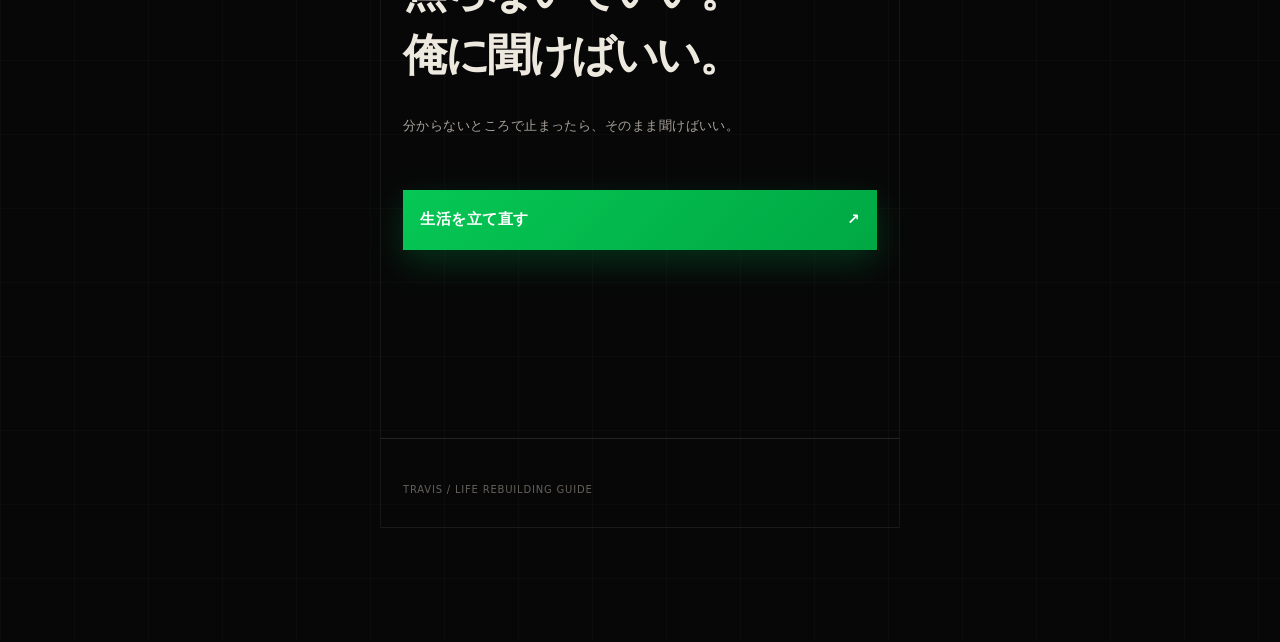
==== commit 40110077: "Add files via upload" ====
--- a/index.html
+++ b/index.html
@@ -62,14 +62,14 @@
             <p>競艇で未来をつかみ取れ。</p>
             <i>タップして登録！ ↗</i>
           </a>
-          <a class="recommend-card" href="https://wolf-boat.jp/?m=MWWvV">
+          <a class="recommend-card recommend-card-top" href="https://wolf-boat.jp/?m=MWWvV">
             <figure><img src="./recommend-wolf-boat.png" alt="WOLF BOAT"></figure>
             <small>RECOMMEND 02</small>
             <b>WOLF BOAT</b>
             <p>競艇専門情報サイト。</p>
             <i>タップして登録！ ↗</i>
           </a>
-          <a class="recommend-card" href="https://enc-ount.com/?m=cBwDv">
+          <a class="recommend-card recommend-card-top" href="https://enc-ount.com/?m=cBwDv">
             <figure><img src="./recommend-encount.png" alt="エンカウント"></figure>
             <small>RECOMMEND 03</small>
             <b>エンカウント</b>
--- a/style.css
+++ b/style.css
@@ -1,6 +1,6 @@
-@font-face{
+﻿@font-face{
   font-family:"TRAVIS Hand";
-  src:url("./assets/Yomogi-Regular.ttf") format("truetype");
+  src:url("./Yomogi-Regular.ttf") format("truetype");
   font-weight:400;
   font-style:normal;
   font-display:swap;
@@ -159,6 +159,7 @@
   object-fit:cover;
   object-position:center;
 }
+.recommend-card-top figure img{object-position:center top}
 .recommend-card small,.guide-card small{grid-column:1/-1;color:var(--gold);font:800 9px var(--sans);letter-spacing:.18em}
 .recommend-card b,.guide-card b{align-self:end;color:#eee7db;font-size:17px}
 .recommend-card p,.guide-card p{grid-column:1/-1;margin:0;color:#8f8a82;font-size:12px}
@@ -244,3 +245,4 @@
 @media(min-width:720px){
   .site-shell{margin-block:22px;border:1px solid rgba(255,255,255,.06)}
 }
+
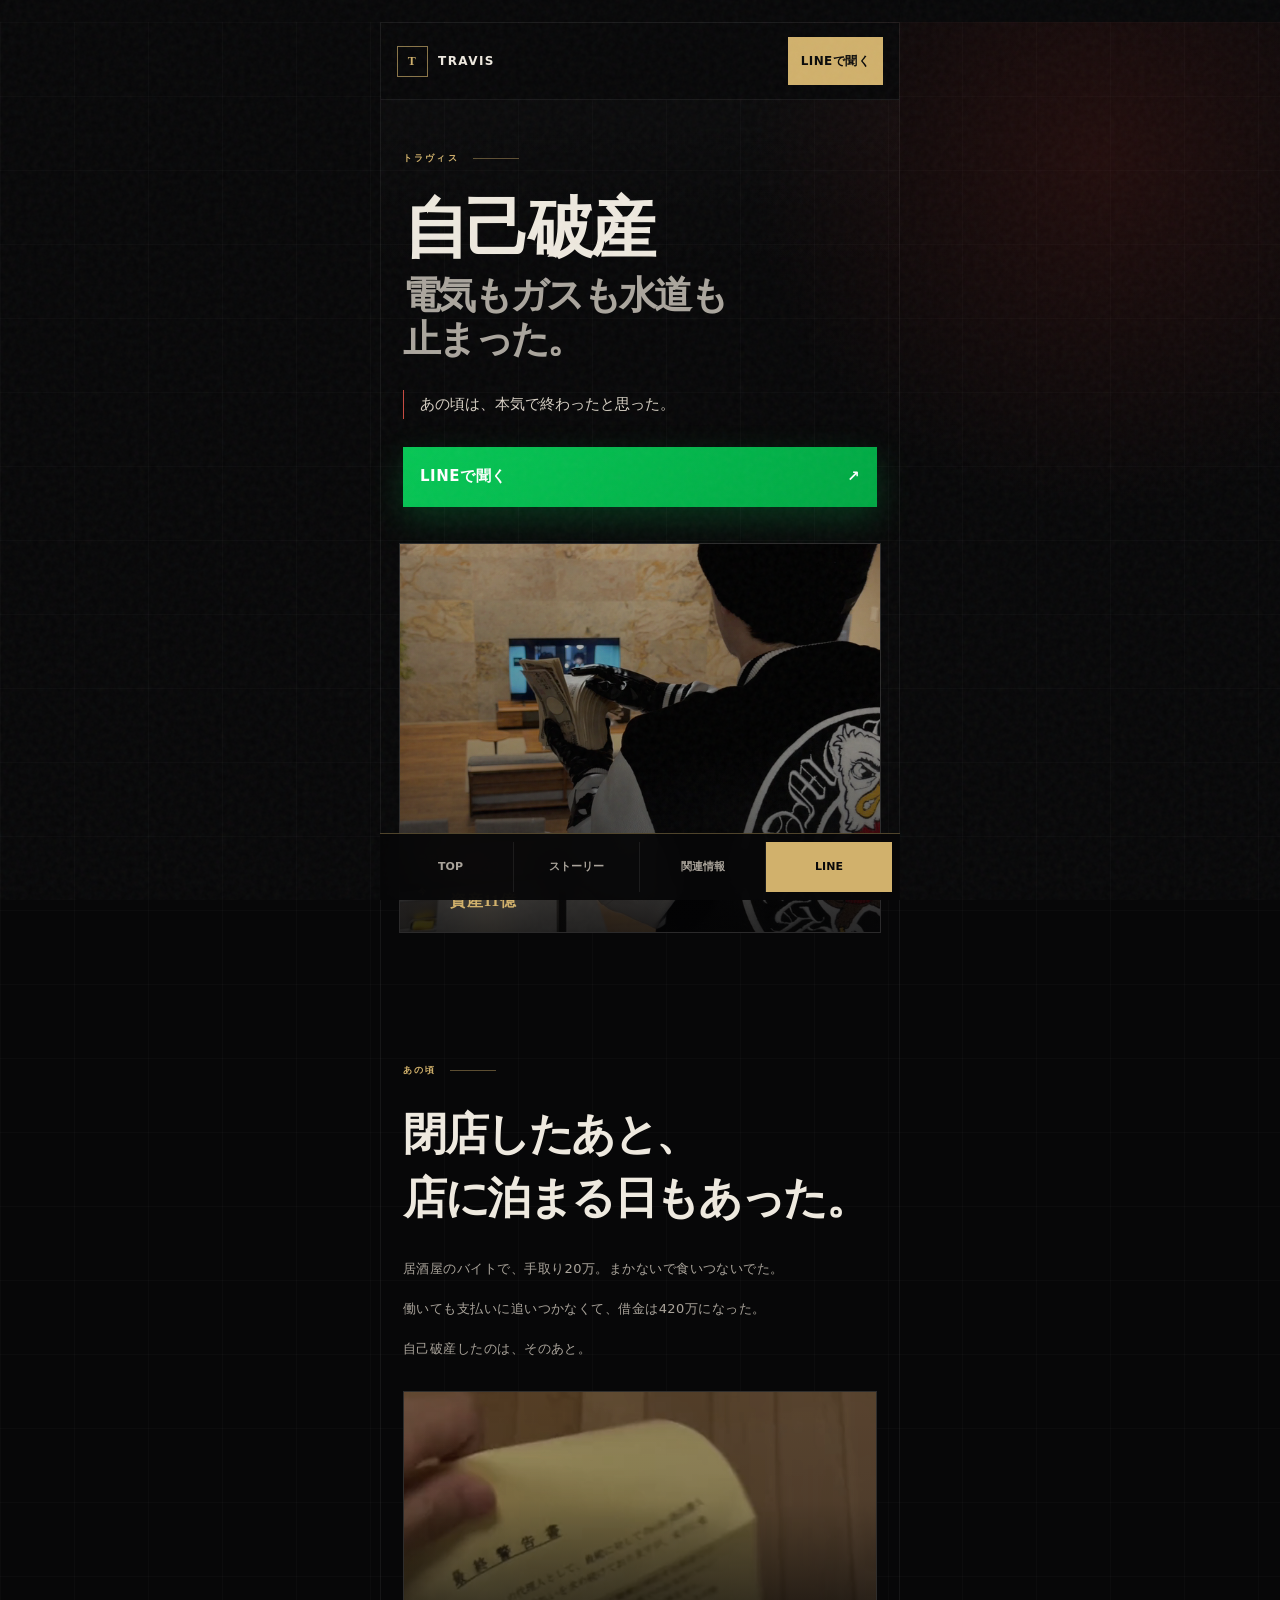
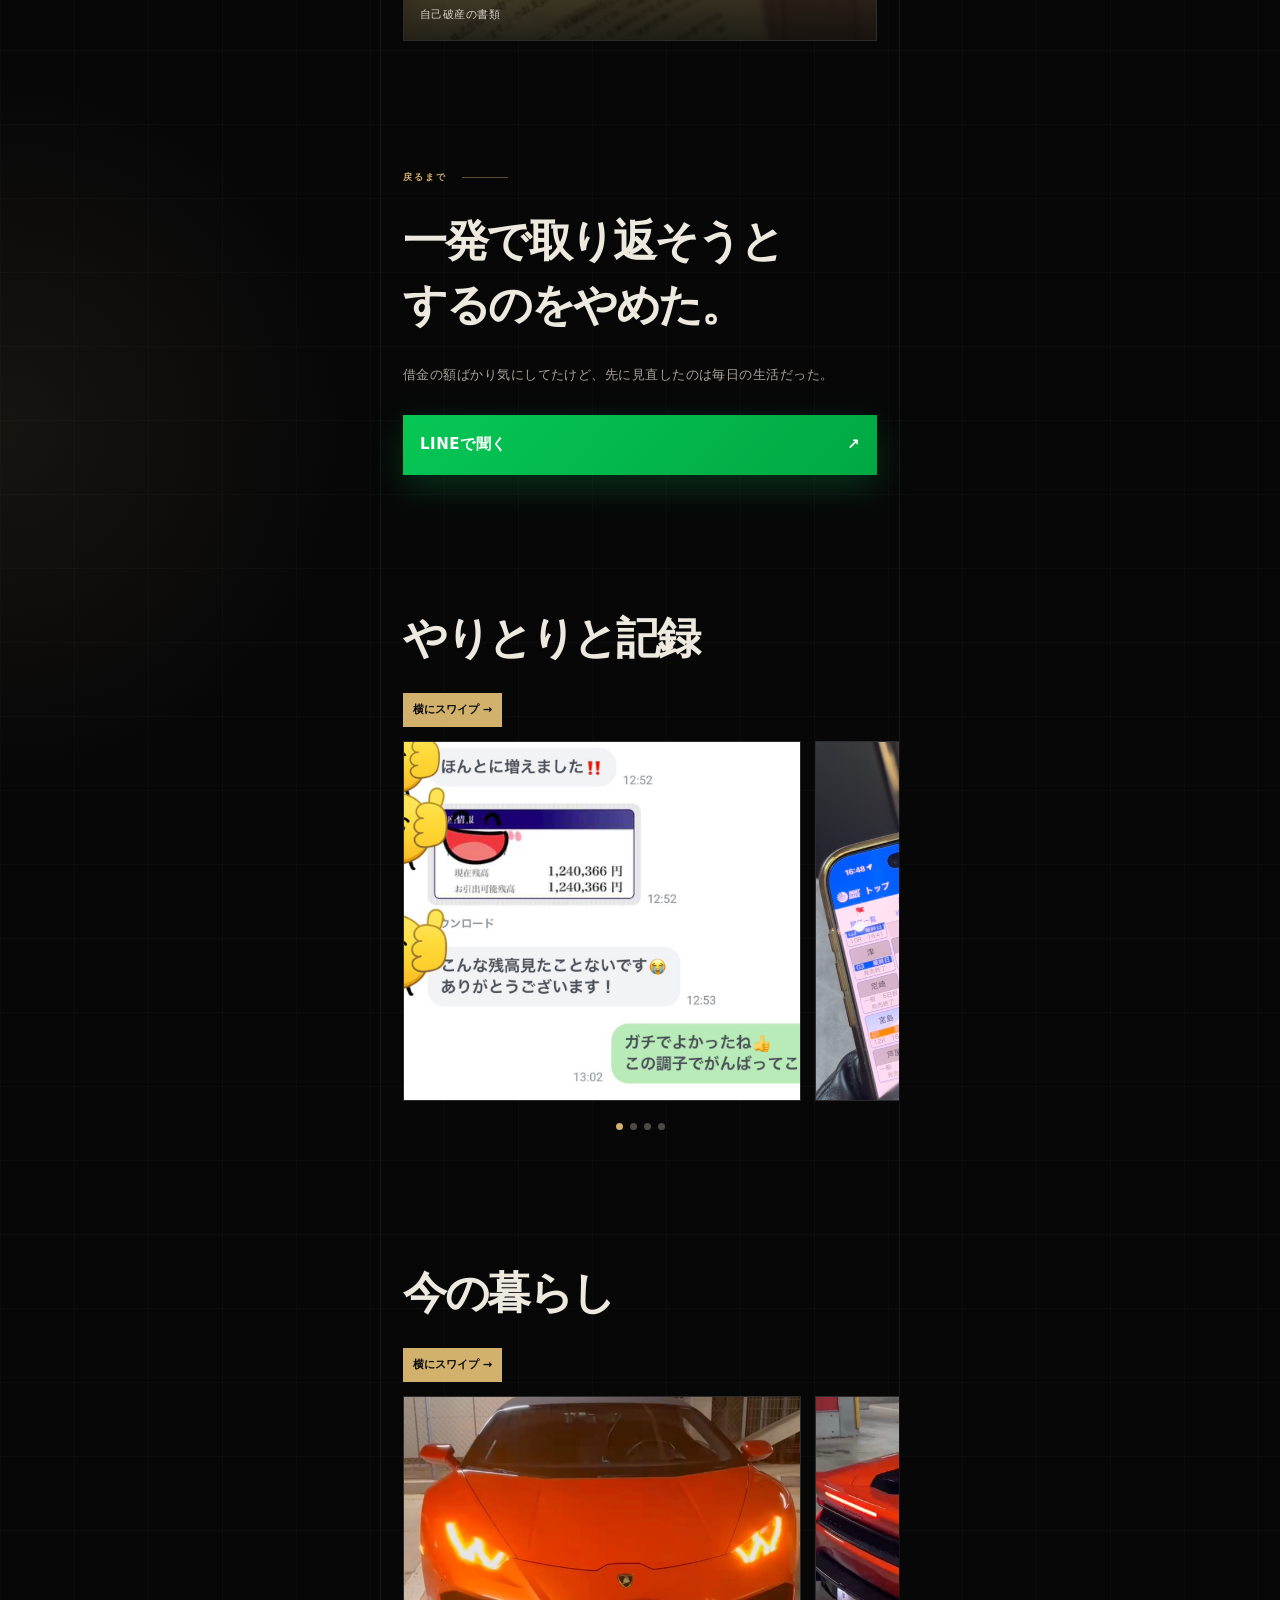
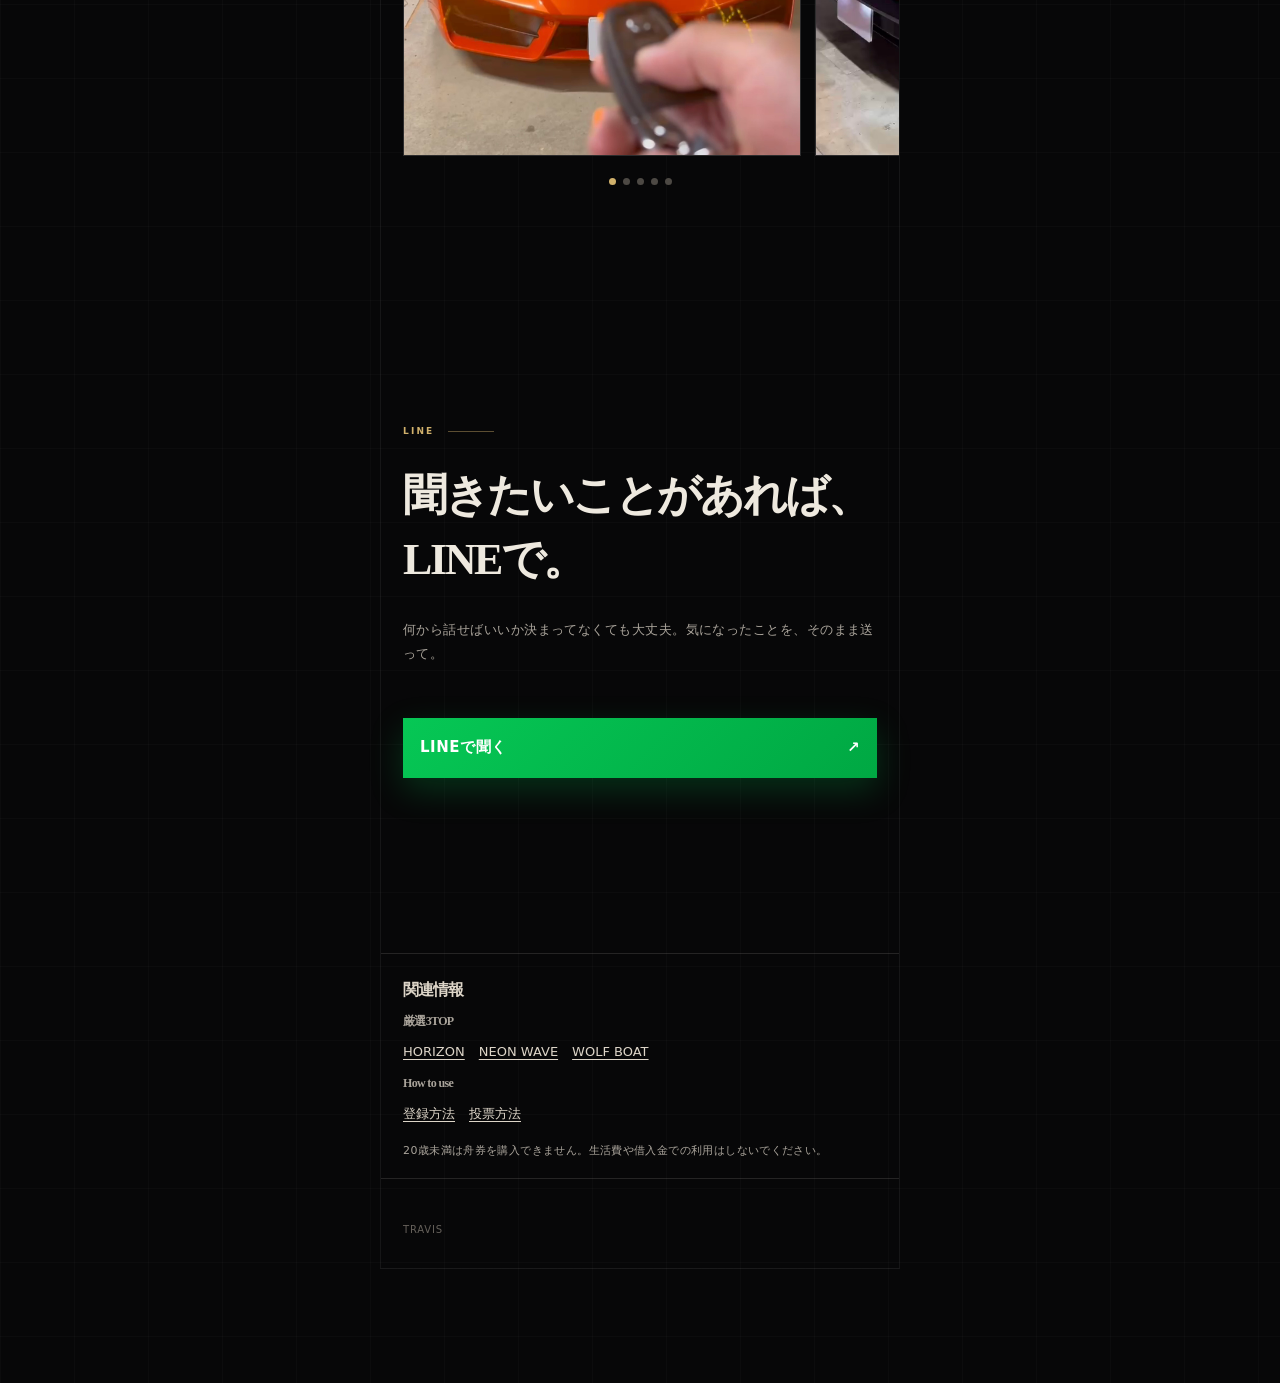
==== commit aad76aea: "Add files via upload" ====
--- a/index.html
+++ b/index.html
@@ -3,108 +3,67 @@
 <head>
   <meta charset="utf-8">
   <meta name="viewport" content="width=device-width, initial-scale=1">
-  <title>TRAVIS | 生活を立て直す</title>
-  <meta name="description" content="自己破産、電気・水道・ガス停止から戻ったTRAVISの入口ページ。">
+  <title>トラヴィス｜自己破産した頃の話</title>
+  <meta name="description" content="まかないで食いつなぎ、閉店後の店に泊まることもあった。トラヴィスが自己破産した頃と、その後の暮らしの話。">
   <link rel="icon" href="./favicon.svg">
   <link rel="stylesheet" href="./style.css">
+  <style>
+    /* Keep the secondary links self-contained so only index.html needs replacing. */
+    .story-section, .boat-info, .boat-info #how { scroll-margin-top: 80px; }
+    .boat-info { padding: 24px 22px 18px; border-top: 1px solid var(--line); }
+    .boat-info h2 { margin: 0 0 10px; color: #ddd5c8; font-size: 16px; line-height: 1.5; }
+    .boat-info h3 { margin: 0; color: #aaa49b; font-size: 12px; line-height: 1.5; font-weight: 600; }
+    .boat-info ul { display: flex; flex-wrap: wrap; gap: 0 14px; list-style: none; margin: 0; padding: 0; }
+    .boat-info li { margin: 0; }
+    .boat-info a { display: inline-flex; align-items: center; min-height: 44px; color: #ddd5c8; font-size: 13px; text-decoration: underline; text-underline-offset: 3px; }
+    .boat-info a:focus-visible { outline: 2px solid var(--gold); outline-offset: 3px; }
+    .boat-info .safety-note { margin: 6px 0 0; color: #aaa49b; font-size: 11px; line-height: 1.6; }
+  </style>
 </head>
 <body>
   <div class="site-shell">
     <header class="site-header">
       <a class="brand" href="#top"><span class="brand-mark">T</span><span>TRAVIS</span></a>
-      <a class="header-cta" href="https://lin.ee/YRAiTYb">勝ちに行く</a>
+      <a class="header-cta" href="https://lin.ee/YRAiTYb">LINEで聞く</a>
     </header>
 
     <main>
       <section class="hero section" id="top">
-        <p class="label">TOP / AFTER THE END</p>
-        <h1>自己破産<br><span class="hero-utilities">電気・水道・ガス停止</span><br><span class="hero-rise">ホームレス→<em>資産11億へ</em></span></h1>
-        <p class="hero-lead">終わったと思うのはまだ早い</p>
-        <a class="primary-cta line-cta" href="https://lin.ee/YRAiTYb">生活を立て直す <i>↗</i></a>
+        <p class="label">トラヴィス</p>
+        <h1>自己破産<span class="hero-utilities">電気もガスも水道も<br>止まった。</span></h1>
+        <p class="hero-lead">あの頃は、本気で終わったと思った。</p>
+        <a class="primary-cta line-cta" href="https://lin.ee/YRAiTYb">LINEで聞く <i aria-hidden="true">↗</i></a>
         <figure class="hero-photo">
           <img src="./travis-back.png" alt="背を向けたトラヴィス">
-          <figcaption><small>THEN</small><b class="red">負債420万</b><small>NOW</small><b class="gold">資産11億</b></figcaption>
+          <figcaption><small>当時</small><b class="red">借金420万</b><small>今</small><b class="gold">資産11億</b></figcaption>
         </figure>
       </section>
 
-      <section class="section story-section">
-        <p class="label">STORY</p>
-        <h2>自己破産した時に、<br>人生が終わったんじゃない。</h2>
+      <section class="section story-section" id="story">
+        <p class="label">あの頃</p>
+        <h2>閉店したあと、<br>店に泊まる日もあった。</h2>
         <div class="copy">
-          <p>その前からもう、生活は崩れていた。</p>
-          <p>まかないで食いつないで、閉店後は店舗に泊まることも。</p>
-          <p>それでも支払いは追いつかなかった。</p>
+          <p>居酒屋のバイトで、手取り20万。まかないで食いつないでた。</p>
+          <p>働いても支払いに追いつかなくて、借金は420万になった。</p>
+          <p>自己破産したのは、そのあと。</p>
         </div>
         <figure class="image-card paper">
           <img src="./bankruptcy-paper.png" alt="自己破産の書面">
-          <figcaption>その先にあった、自己破産の記録。</figcaption>
+          <figcaption>自己破産の書類</figcaption>
         </figure>
       </section>
 
       <section class="section reason-section">
-        <p class="label">REASON</p>
-        <h2>負ける行動を減らしたから<br>戻れた</h2>
-        <a class="primary-cta line-cta" href="https://lin.ee/YRAiTYb">生活を立て直す <i>↗</i></a>
-      </section>
-
-      <section class="section winning-section" id="winning">
-        <p class="label">WINNING LINE</p>
-        <h2>勝ち筋を知る。</h2>
+        <p class="label">戻るまで</p>
+        <h2>一発で取り返そうと<br>するのをやめた。</h2>
         <div class="copy">
-          <p>おすすめ予想サイトは、ここに3件だけ置く。</p>
+          <p>借金の額ばかり気にしてたけど、先に見直したのは毎日の生活だった。</p>
         </div>
-
-        <div class="recommend-grid">
-          <a class="recommend-card" href="https://neon-wave.net/?m=EXBYA">
-            <figure><img src="./recommend-neon-wave.png" alt="NEON WAVE"></figure>
-            <small>RECOMMEND 01</small>
-            <b>NEON WAVE</b>
-            <p>競艇で未来をつかみ取れ。</p>
-            <i>タップして登録！ ↗</i>
-          </a>
-          <a class="recommend-card recommend-card-top" href="https://wolf-boat.jp/?m=MWWvV">
-            <figure><img src="./recommend-wolf-boat.png" alt="WOLF BOAT"></figure>
-            <small>RECOMMEND 02</small>
-            <b>WOLF BOAT</b>
-            <p>競艇専門情報サイト。</p>
-            <i>タップして登録！ ↗</i>
-          </a>
-          <a class="recommend-card recommend-card-top" href="https://enc-ount.com/?m=cBwDv">
-            <figure><img src="./recommend-encount.png" alt="エンカウント"></figure>
-            <small>RECOMMEND 03</small>
-            <b>エンカウント</b>
-            <p>本気の情報と仲間が、未来を加速させる。</p>
-            <i>タップして登録！ ↗</i>
-          </a>
-        </div>
-        <p class="safety-note">※競艇を簡単に勝てるものとして断定する内容ではありません。無理な利用や生活費での利用はしないでください。</p>
-        <a class="primary-cta line-cta" id="line-cta-mid" href="https://lin.ee/YRAiTYb">生活を立て直す <i>↗</i></a>
-      </section>
-
-      <section class="section how-section" id="how">
-        <p class="label">HOW TO START</p>
-        <h2>方法を知る。</h2>
-        <div class="two-card">
-          <a class="guide-card" href="./register.html">
-            <small>GUIDE 01</small>
-            <b>テレボート登録の概要</b>
-            <p>口座確認、口座振替契約、会員登録までを先に見る。</p>
-            <span>やり方を見る ↗</span>
-          </a>
-          <a class="guide-card" href="./vote.html">
-            <small>GUIDE 02</small>
-            <b>投票を知る</b>
-            <p>入金、レース選択、舟券購入、結果確認までを確認する。</p>
-            <span>やり方を見る ↗</span>
-          </a>
-        </div>
-
-        <a class="primary-cta line-cta" href="https://lin.ee/YRAiTYb">生活を立て直す <i>↗</i></a>
+        <a class="primary-cta line-cta" href="https://lin.ee/YRAiTYb">LINEで聞く <i aria-hidden="true">↗</i></a>
       </section>
 
       <section class="section slider-section" id="voices">
-        <p class="label">VOICE</p>
-        <h2>みんなの声。</h2>
+        <h2>やりとりと記録</h2>
         <p class="swipe-hint">横にスワイプ →</p>
         <div class="slider" data-slider>
           <button class="slide-card" type="button" data-full="./activity-line.jpg"><img src="./activity-line.jpg" alt="LINEで届いたやり取り"></button>
@@ -116,8 +75,7 @@
       </section>
 
       <section class="section slider-section">
-        <p class="label">NOW</p>
-        <h2>今の華やかな日常。</h2>
+        <h2>今の暮らし</h2>
         <p class="swipe-hint">横にスワイプ →</p>
         <div class="slider" data-slider>
           <button class="slide-card" type="button" data-full="./success-lambo-front.png"><img src="./success-lambo-front.png" alt="ランボルギーニ正面"></button>
@@ -131,22 +89,37 @@
 
       <section class="section final-section" id="line">
         <p class="label">LINE</p>
-        <h2>焦らないでいい。<br>俺に聞けばいい。</h2>
+        <h2>聞きたいことがあれば、<br>LINEで。</h2>
         <div class="copy">
-          <p>分からないところで止まったら、そのまま聞けばいい。</p>
+          <p>何から話せばいいか決まってなくても大丈夫。気になったことを、そのまま送って。</p>
         </div>
-        <a class="primary-cta line-cta final" href="https://lin.ee/YRAiTYb">生活を立て直す <i>↗</i></a>
+        <a class="primary-cta line-cta final" href="https://lin.ee/YRAiTYb">LINEで聞く <i aria-hidden="true">↗</i></a>
+      </section>
+      <section class="boat-info" id="winning" aria-labelledby="boat-info-title">
+        <h2 id="boat-info-title">関連情報</h2>
+        <h3>厳選3TOP</h3>
+        <ul>
+          <li><a href="https://horizon-boat.jp/?m=nofovue">HORIZON</a></li>
+          <li><a href="https://neon-wave.net/?m=EXBYA">NEON WAVE</a></li>
+          <li><a href="https://wolf-boat.jp/?m=MWWvV">WOLF BOAT</a></li>
+        </ul>
+        <h3 id="how">How to use</h3>
+        <ul>
+          <li><a href="./register.html">登録方法</a></li>
+          <li><a href="./vote.html">投票方法</a></li>
+        </ul>
+        <p class="safety-note">20歳未満は舟券を購入できません。生活費や借入金での利用はしないでください。</p>
       </section>
     </main>
 
-    <footer class="footer">TRAVIS / LIFE REBUILDING GUIDE</footer>
+    <footer class="footer">TRAVIS</footer>
   </div>
 
   <nav class="bottom-nav" aria-label="固定ナビ">
     <a href="#top">TOP</a>
-    <a href="#winning">勝ち筋</a>
-    <a href="#how">やり方</a>
-    <a class="win" href="https://lin.ee/YRAiTYb">勝ちに行く</a>
+    <a href="#story">ストーリー</a>
+    <a href="#winning">関連情報</a>
+    <a class="win" href="https://lin.ee/YRAiTYb">LINE</a>
   </nav>
 
   <div class="lightbox" id="lightbox" aria-hidden="true">
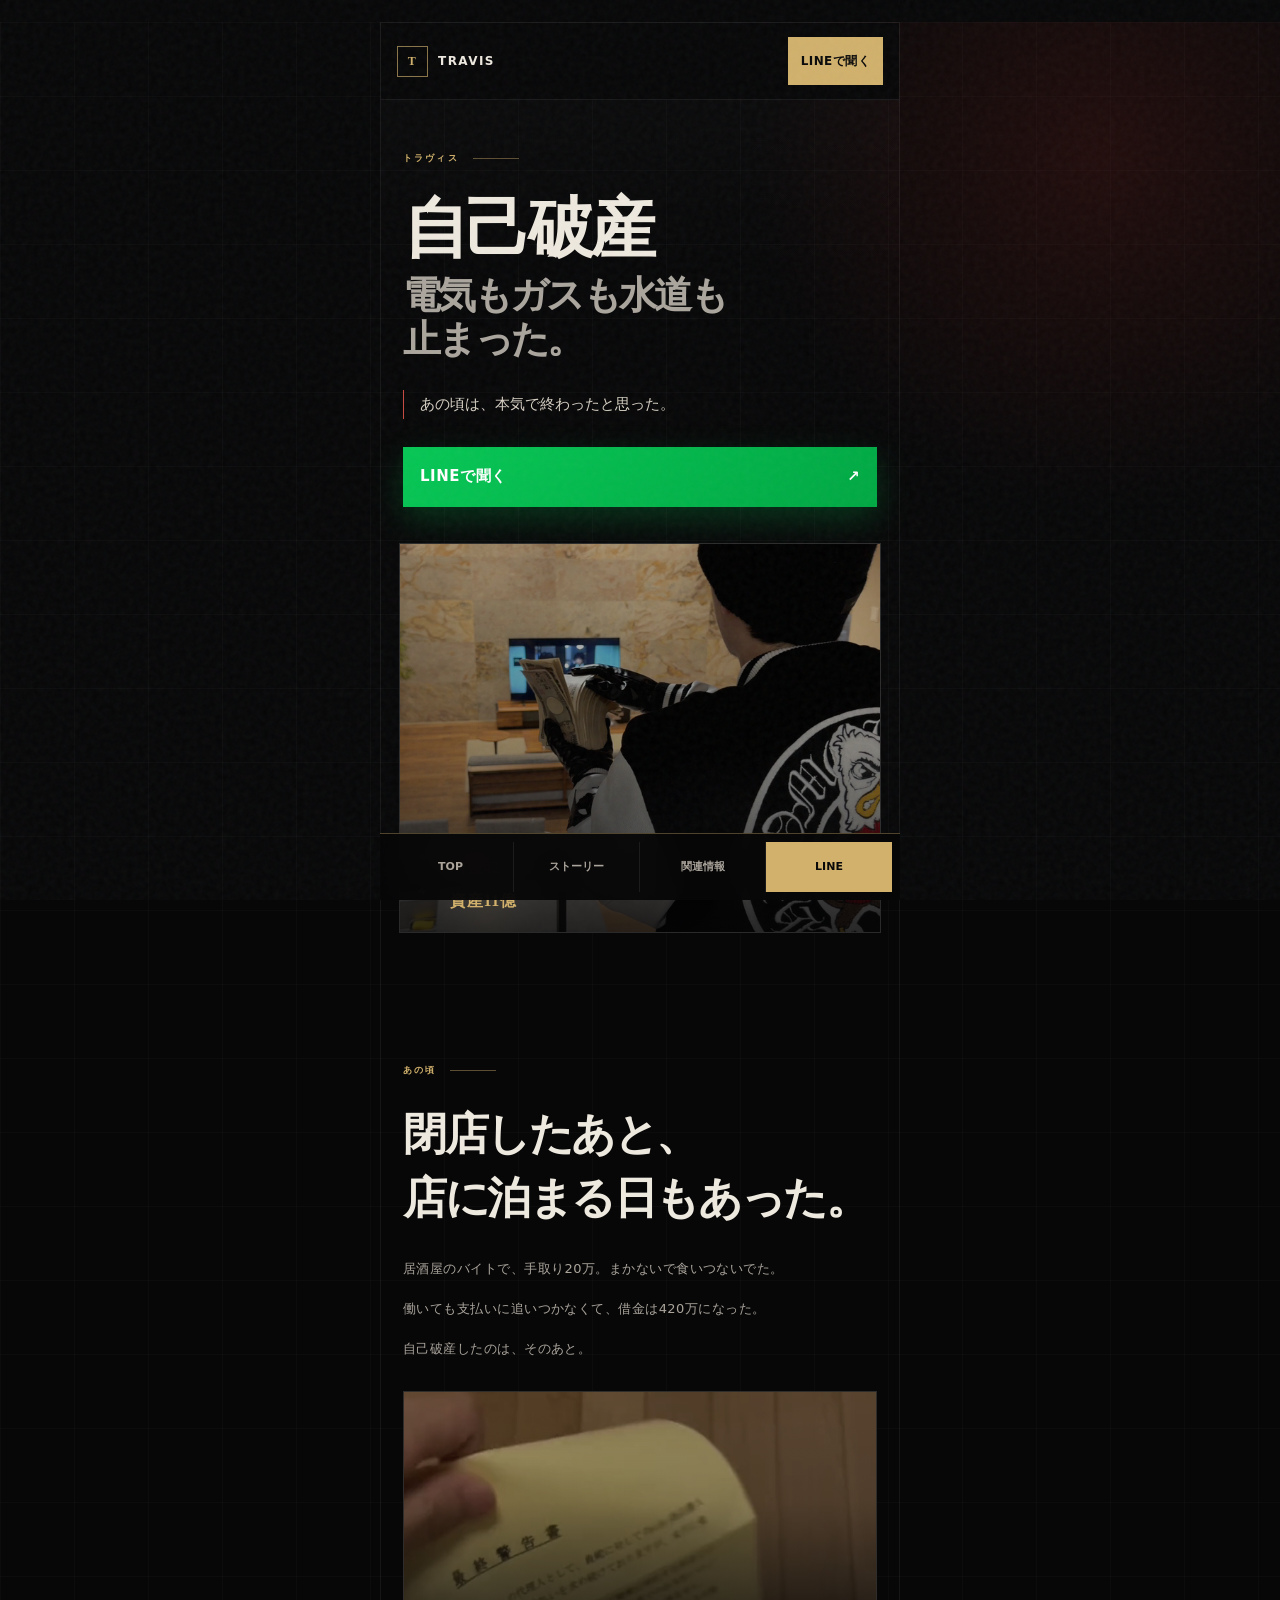
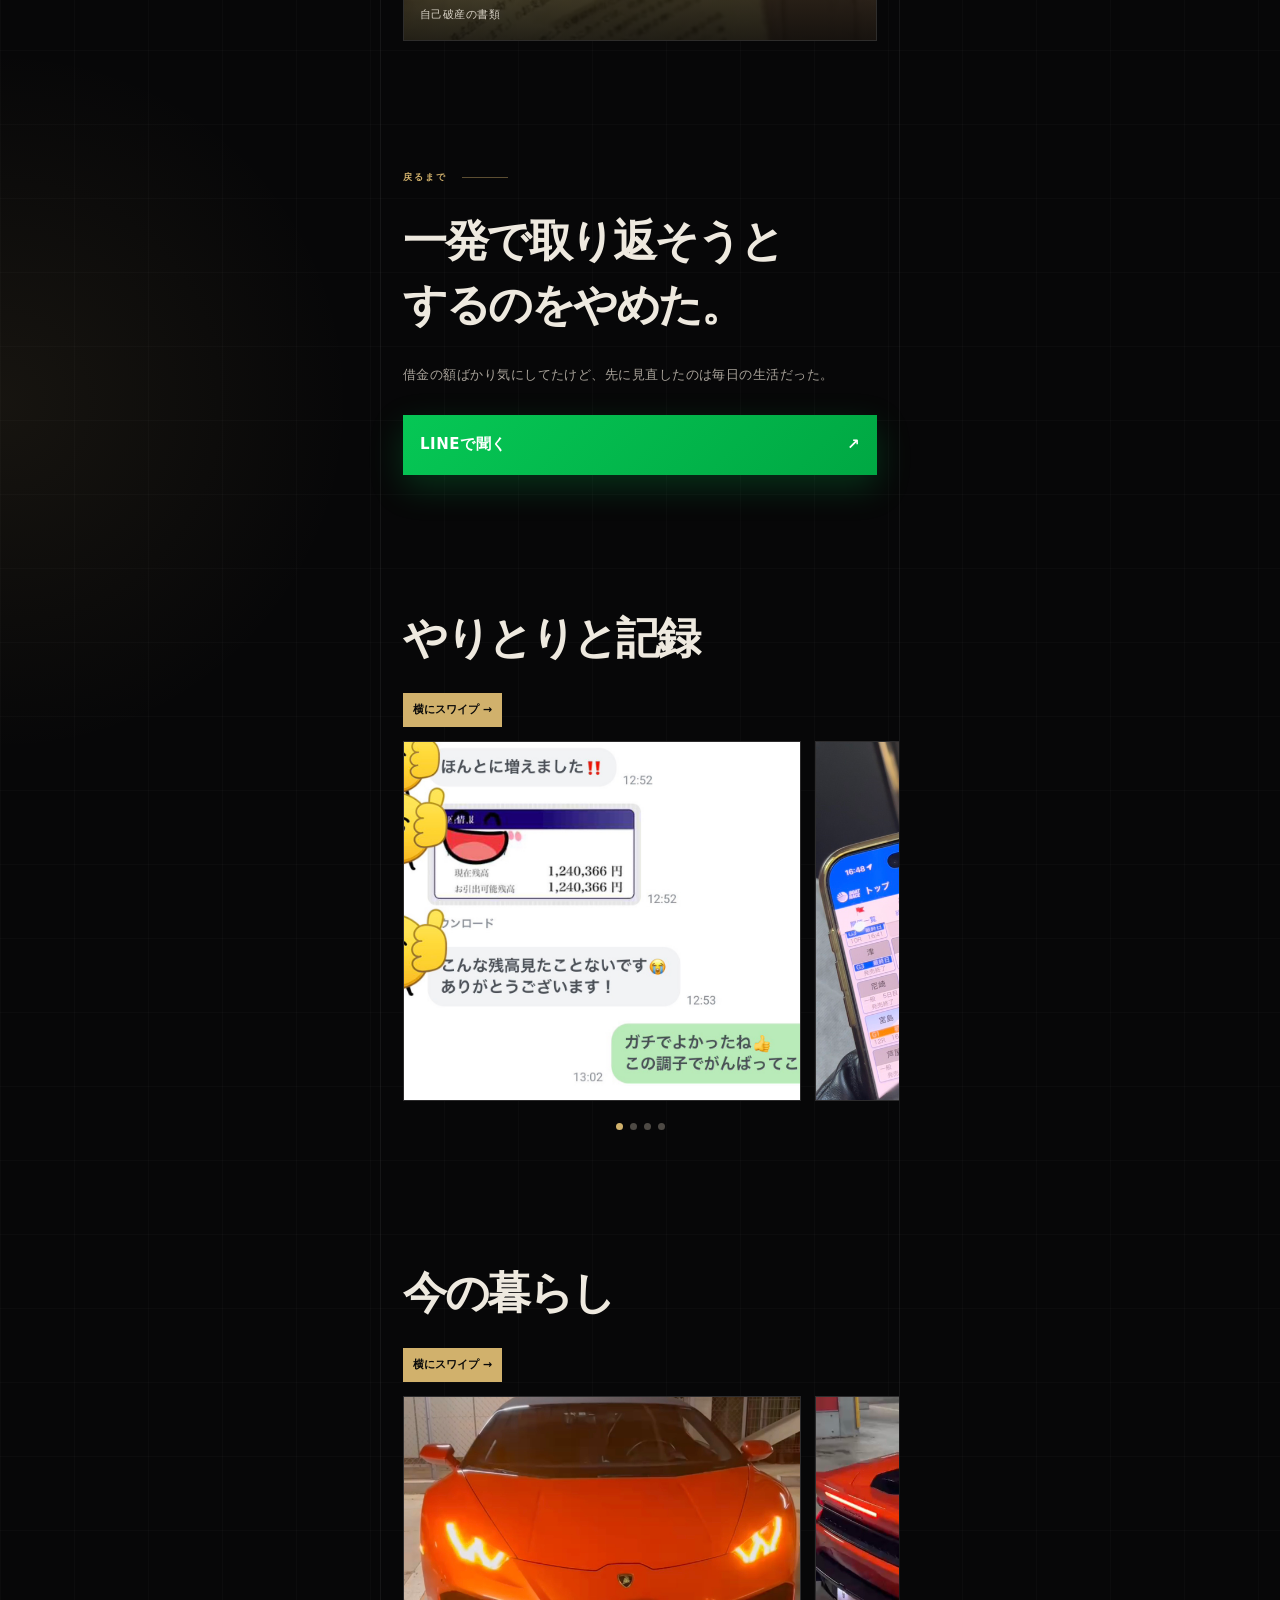
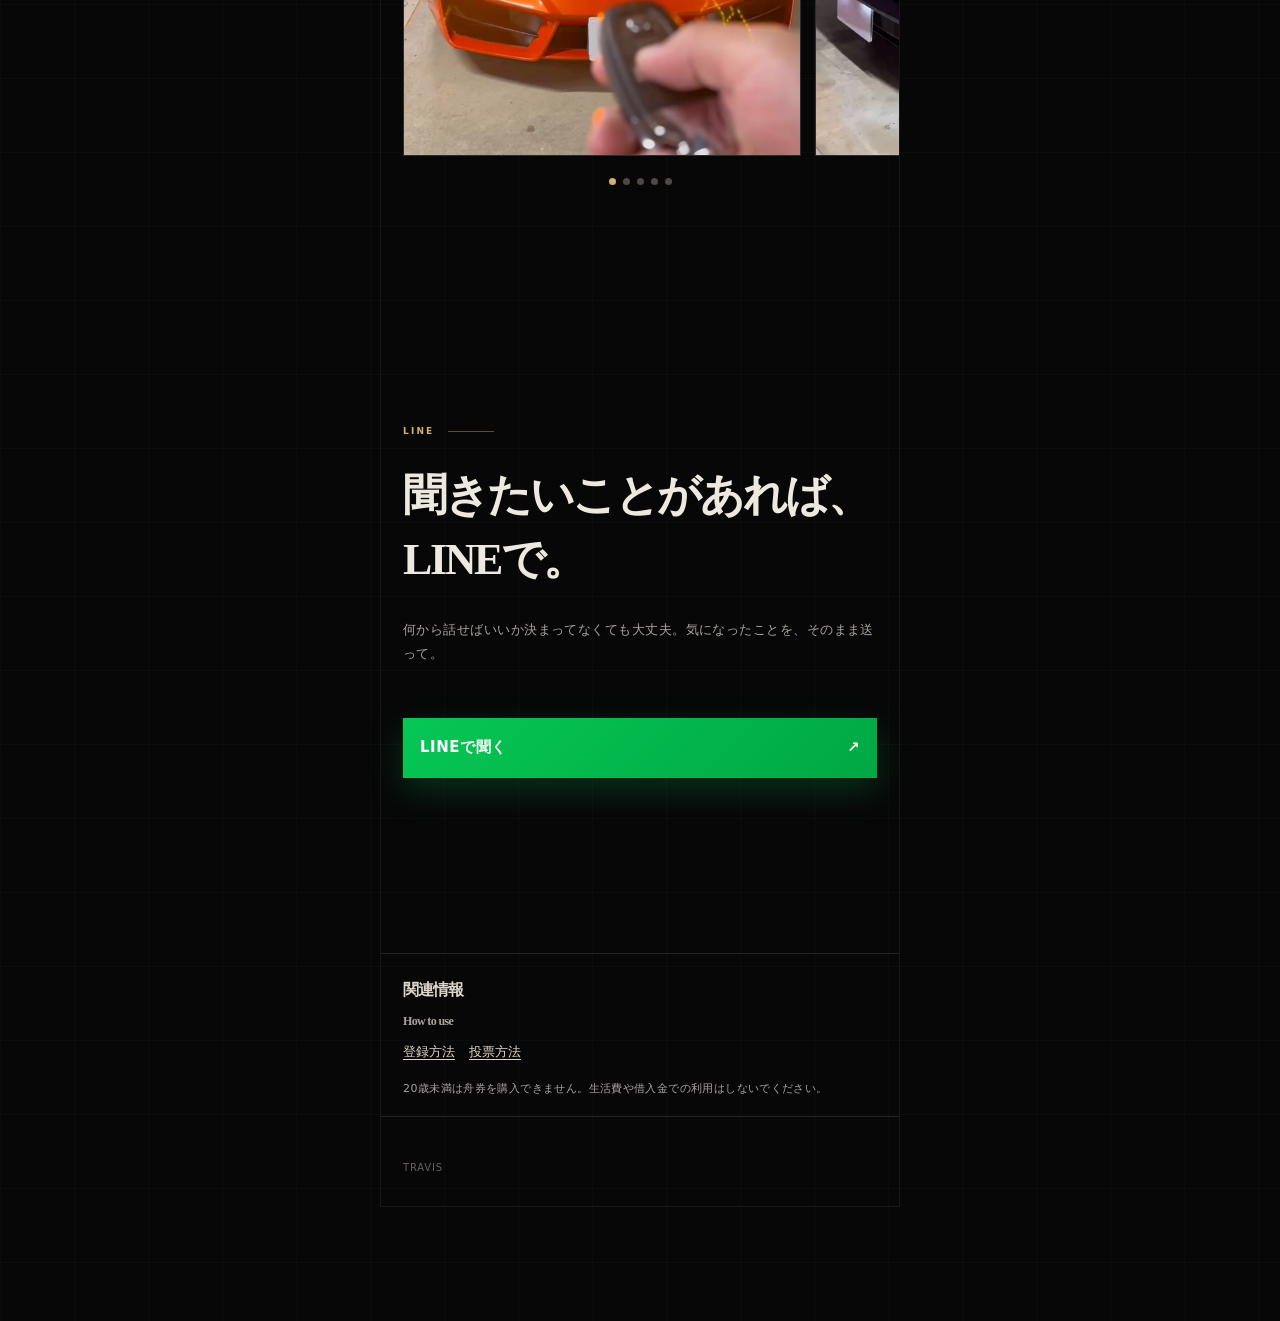
==== commit aa8b8b8c: "Add files via upload" ====
--- a/index.html
+++ b/index.html
@@ -97,12 +97,6 @@
       </section>
       <section class="boat-info" id="winning" aria-labelledby="boat-info-title">
         <h2 id="boat-info-title">関連情報</h2>
-        <h3>厳選3TOP</h3>
-        <ul>
-          <li><a href="https://horizon-boat.jp/?m=nofovue">HORIZON</a></li>
-          <li><a href="https://neon-wave.net/?m=EXBYA">NEON WAVE</a></li>
-          <li><a href="https://wolf-boat.jp/?m=MWWvV">WOLF BOAT</a></li>
-        </ul>
         <h3 id="how">How to use</h3>
         <ul>
           <li><a href="./register.html">登録方法</a></li>
